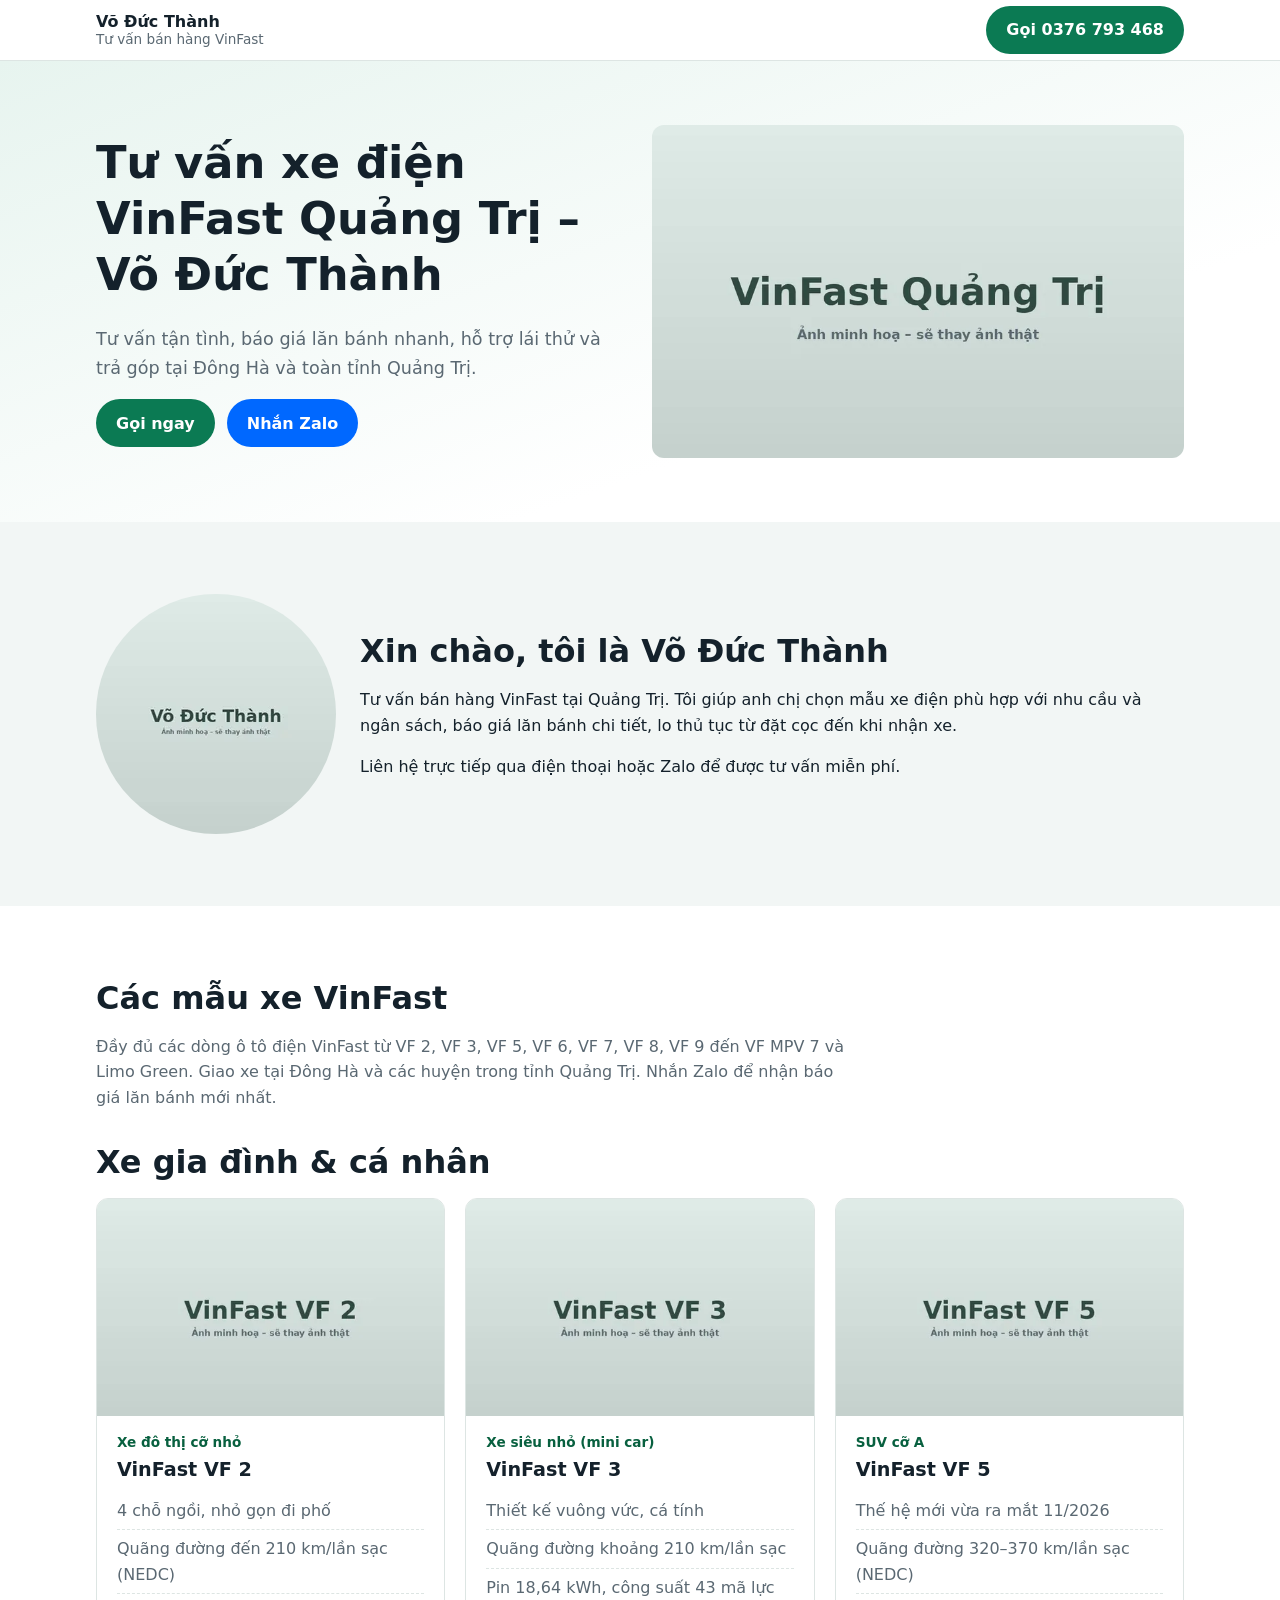
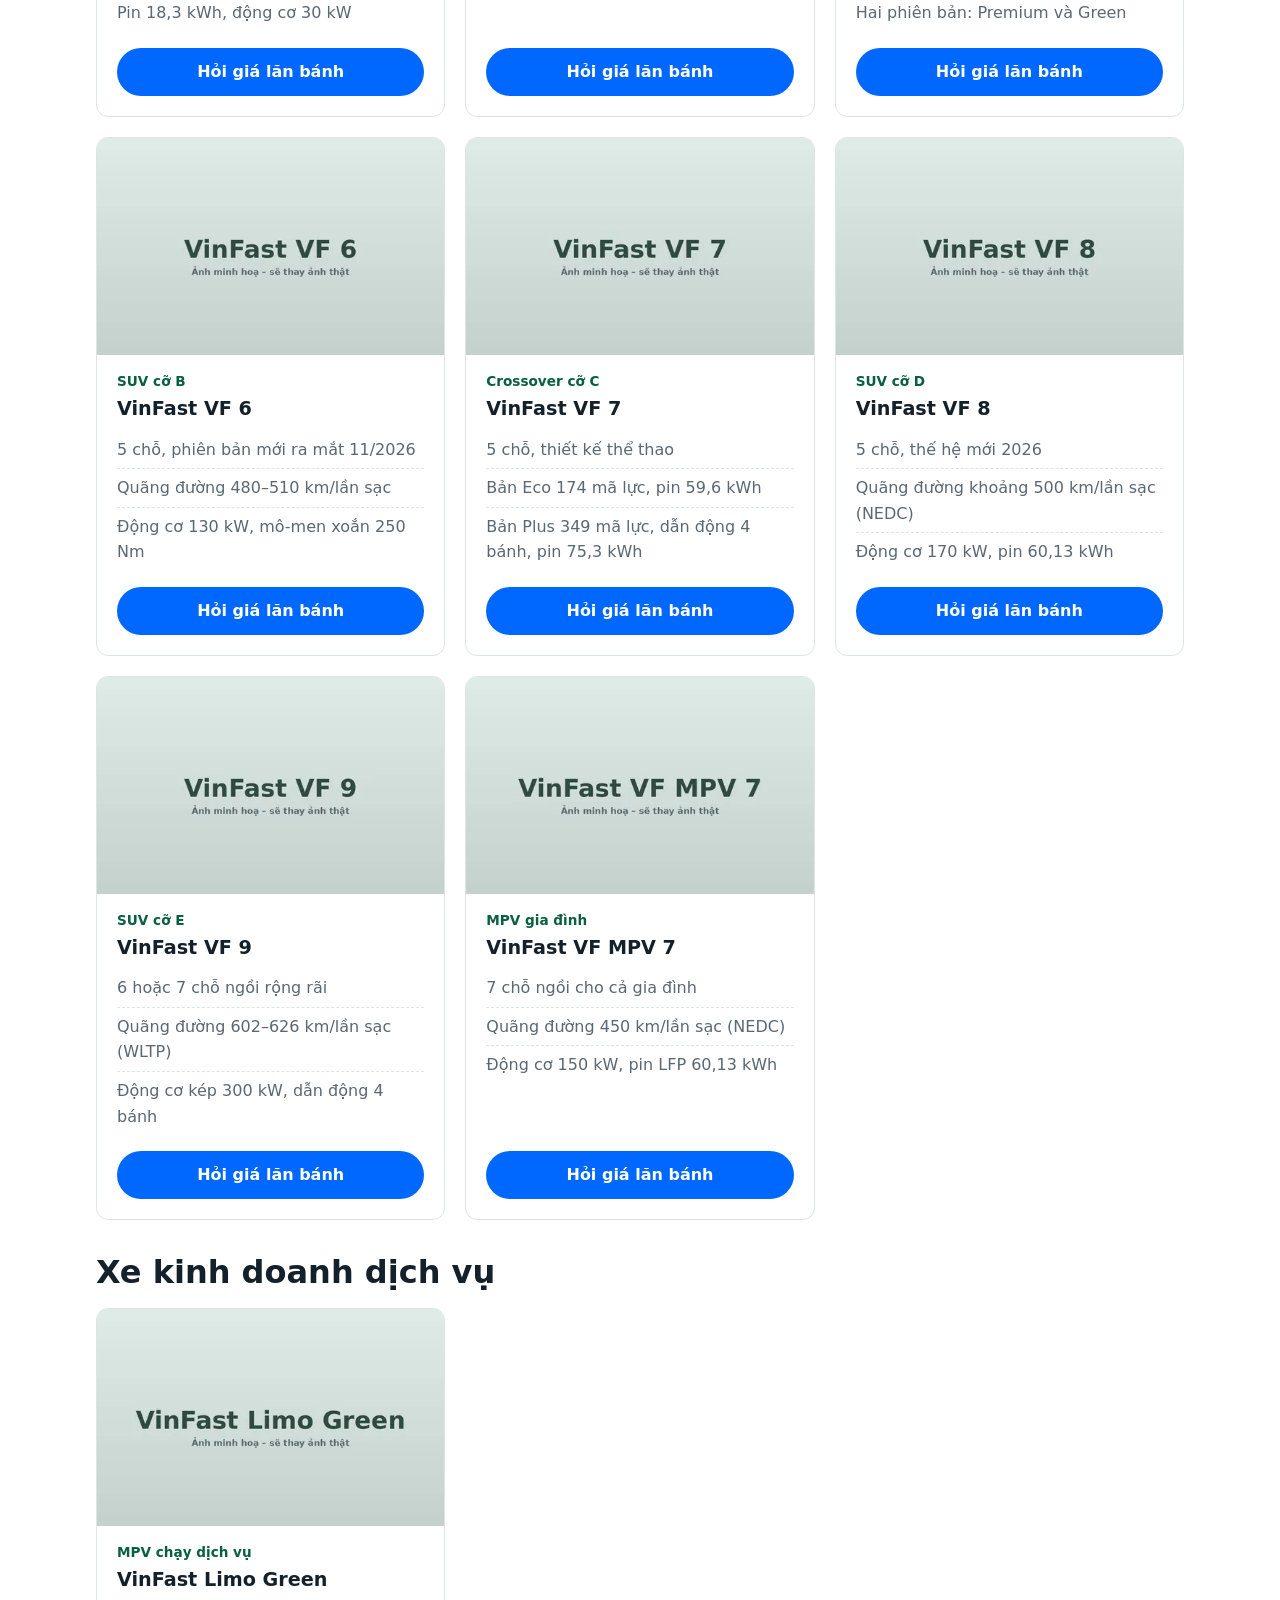
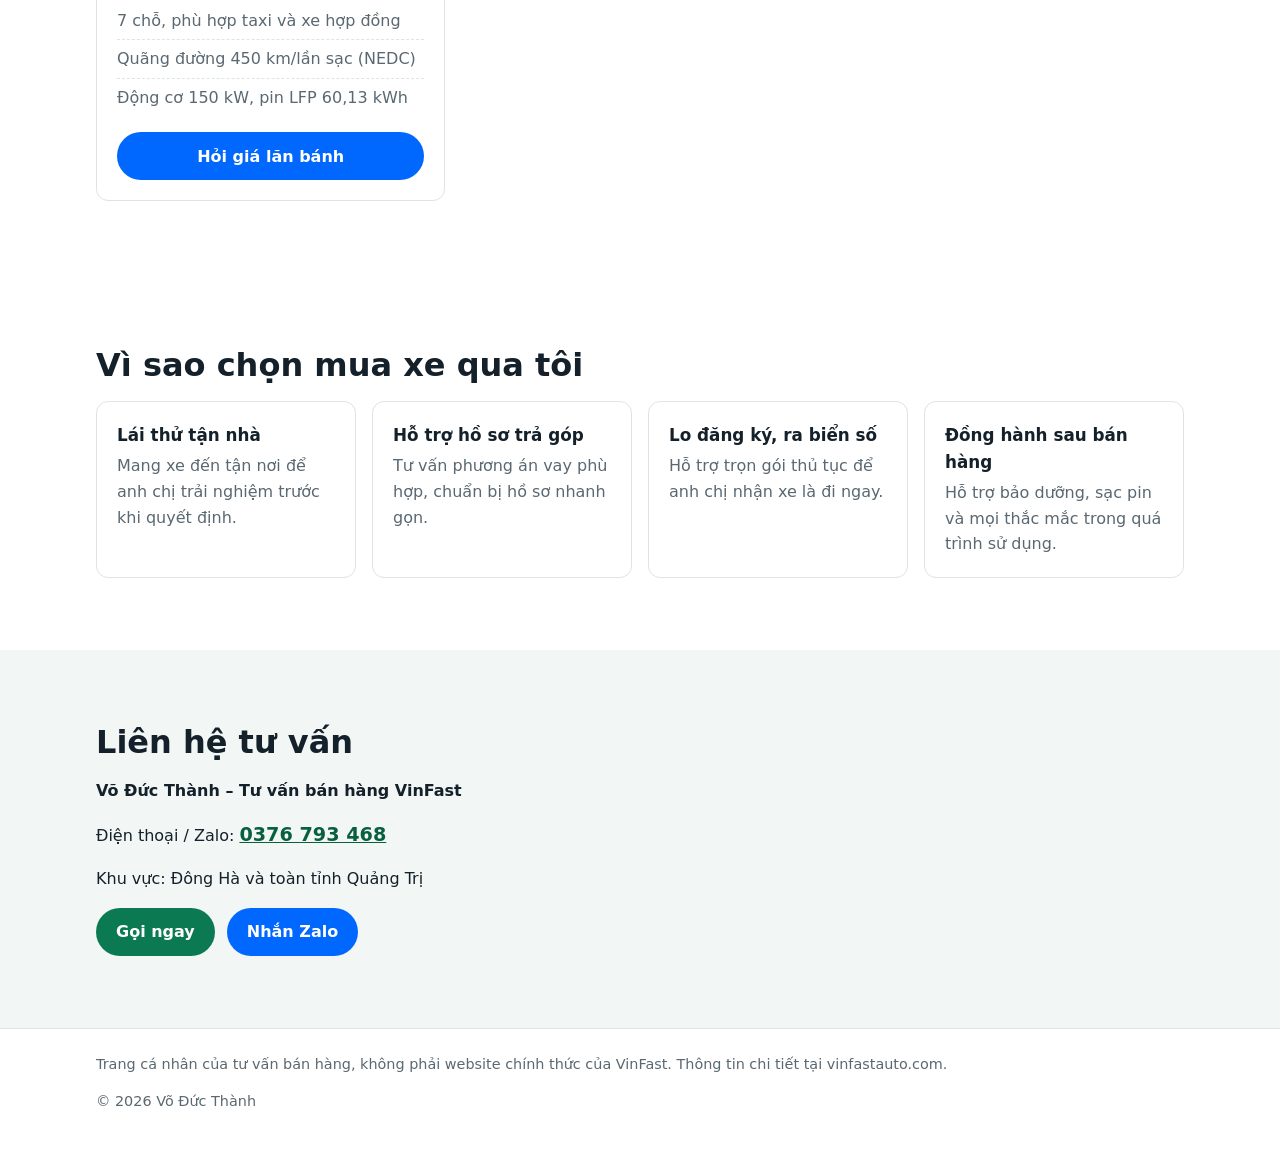
==== index.html @ f603de00 "fix: improve button contrast and solid sticky header on mobile Darken the accent green to pass WCAG " ====
<!doctype html>
<html lang="vi">
<head>
  <meta charset="utf-8">
  <meta name="viewport" content="width=device-width, initial-scale=1">
  <title>VinFast Quảng Trị – Tư vấn xe điện Võ Đức Thành</title>
  <meta name="description" content="Võ Đức Thành – tư vấn bán hàng xe điện VinFast tại Quảng Trị. Đủ mẫu VF 2 đến VF 9, VF MPV 7, Limo Green. Lái thử tận nhà, hỗ trợ trả góp.">
  <link rel="canonical" href="https://vinfastquangtri.net/">
  <link rel="icon" href="assets/img/favicon.svg" type="image/svg+xml">
  <meta name="theme-color" content="#0b7a53">
  <meta property="og:type" content="website">
  <meta property="og:locale" content="vi_VN">
  <meta property="og:url" content="https://vinfastquangtri.net/">
  <meta property="og:title" content="VinFast Quảng Trị – Tư vấn xe điện Võ Đức Thành">
  <meta property="og:description" content="Võ Đức Thành – tư vấn bán hàng xe điện VinFast tại Quảng Trị. Đủ mẫu VF 2 đến VF 9, VF MPV 7, Limo Green. Lái thử tận nhà, hỗ trợ trả góp.">
  <meta property="og:image" content="https://vinfastquangtri.net/assets/img/og.jpg">
  <meta property="og:image:width" content="1200">
  <meta property="og:image:height" content="630">
  <meta name="twitter:card" content="summary_large_image">
  <script type="application/ld+json">{"@context": "https://schema.org", "@type": "Person", "name": "Võ Đức Thành", "jobTitle": "Tư vấn bán hàng VinFast", "telephone": "+84376793468", "url": "https://vinfastquangtri.net/", "image": "https://vinfastquangtri.net/assets/img/seller-480.webp", "areaServed": {"@type": "AdministrativeArea", "name": "Quảng Trị"}}</script>
  <script type="application/ld+json">{"@context": "https://schema.org", "@type": "ItemList", "name": "Các mẫu xe điện VinFast", "itemListElement": [{"@type": "ListItem", "position": 1, "name": "VinFast VF 2", "url": "https://vinfastquangtri.net/#vf-2"}, {"@type": "ListItem", "position": 2, "name": "VinFast VF 3", "url": "https://vinfastquangtri.net/#vf-3"}, {"@type": "ListItem", "position": 3, "name": "VinFast VF 5", "url": "https://vinfastquangtri.net/#vf-5"}, {"@type": "ListItem", "position": 4, "name": "VinFast VF 6", "url": "https://vinfastquangtri.net/#vf-6"}, {"@type": "ListItem", "position": 5, "name": "VinFast VF 7", "url": "https://vinfastquangtri.net/#vf-7"}, {"@type": "ListItem", "position": 6, "name": "VinFast VF 8", "url": "https://vinfastquangtri.net/#vf-8"}, {"@type": "ListItem", "position": 7, "name": "VinFast VF 9", "url": "https://vinfastquangtri.net/#vf-9"}, {"@type": "ListItem", "position": 8, "name": "VinFast VF MPV 7", "url": "https://vinfastquangtri.net/#vf-mpv-7"}, {"@type": "ListItem", "position": 9, "name": "VinFast Limo Green", "url": "https://vinfastquangtri.net/#limo-green"}]}</script>
  <!-- GoatCounter: bật khi có mã GoatCounter (thay MA-CUA-BAN)
  <script data-goatcounter="https://MA-CUA-BAN.goatcounter.com/count" async src="//gc.zgo.at/count.js"></script>
  -->
  <script src="assets/js/main.js" defer></script>
  <link rel="stylesheet" href="assets/css/style.css">
</head>
<body>
  <header class="site-header">
    <div class="container header-inner">
      <a class="brand" href="#hero">
        <span class="brand-name">Võ Đức Thành</span>
        <span class="brand-role">Tư vấn bán hàng VinFast</span>
      </a>
      <a class="btn btn-call header-call" href="tel:0376793468" data-track="call">Gọi 0376 793 468</a>
    </div>
  </header>

  <main>
    <section id="hero" class="hero">
      <div class="container hero-inner">
        <div class="hero-text">
          <h1>Tư vấn xe điện VinFast Quảng Trị – Võ Đức Thành</h1>
          <p class="lead">Tư vấn tận tình, báo giá lăn bánh nhanh, hỗ trợ lái thử và trả góp tại Đông Hà và toàn tỉnh Quảng Trị.</p>
          <div class="hero-actions">
            <a class="btn btn-call" href="tel:0376793468" data-track="call">Gọi ngay</a>
            <a class="btn btn-zalo" href="https://zalo.me/0376793468" data-track="zalo">Nhắn Zalo</a>
          </div>
        </div>
        <img class="hero-img" src="assets/img/hero-800.webp" srcset="assets/img/hero-480.webp 480w, assets/img/hero-800.webp 800w, assets/img/hero-1200.webp 1200w" sizes="(min-width: 768px) 50vw, 100vw" width="800" height="500" alt="Xe điện VinFast tại Quảng Trị" fetchpriority="high" decoding="async">
      </div>
    </section>

    <section id="gioi-thieu" class="section about">
      <div class="container about-inner">
        <img class="seller-img" src="assets/img/seller-480.webp" srcset="assets/img/seller-240.webp 240w, assets/img/seller-480.webp 480w" sizes="240px" width="240" height="240" alt="Võ Đức Thành – tư vấn bán hàng VinFast Quảng Trị" loading="lazy" decoding="async">
        <div class="about-text">
          <h2>Xin chào, tôi là Võ Đức Thành</h2>
          <p>Tư vấn bán hàng VinFast tại Quảng Trị. Tôi giúp anh chị chọn mẫu xe điện phù hợp với nhu cầu và ngân sách, báo giá lăn bánh chi tiết, lo thủ tục từ đặt cọc đến khi nhận xe.</p>
          <p>Liên hệ trực tiếp qua điện thoại hoặc Zalo để được tư vấn miễn phí.</p>
        </div>
      </div>
    </section>

    <section id="mau-xe" class="section models">
      <div class="container">
        <h2>Các mẫu xe VinFast</h2>
        <p class="models-intro">Đầy đủ các dòng ô tô điện VinFast từ VF 2, VF 3, VF 5, VF 6, VF 7, VF 8, VF 9 đến VF MPV 7 và Limo Green. Giao xe tại Đông Hà và các huyện trong tỉnh Quảng Trị. Nhắn Zalo để nhận báo giá lăn bánh mới nhất.</p>
        <div class="model-groups">
          <div class="model-group">
            <h2>Xe gia đình &amp; cá nhân</h2>
            <div class="model-grid">
              <article class="model" id="vf-2">
                <img src="assets/img/vf-2-800.webp" srcset="assets/img/vf-2-480.webp 480w, assets/img/vf-2-800.webp 800w, assets/img/vf-2-1200.webp 1200w" sizes="(min-width: 1000px) 340px, (min-width: 600px) 50vw, 100vw" width="800" height="500" alt="Xe điện VinFast VF 2" loading="lazy" decoding="async">
                <div class="model-body">
                  <p class="model-tag">Xe đô thị cỡ nhỏ</p>
                  <h3>VinFast VF 2</h3>
                  <ul class="specs">
                    <li>4 chỗ ngồi, nhỏ gọn đi phố</li>
                    <li>Quãng đường đến 210 km/lần sạc (NEDC)</li>
                    <li>Pin 18,3 kWh, động cơ 30 kW</li>
                  </ul>
                  <a class="btn btn-zalo" href="https://zalo.me/0376793468" data-track="zalo">Hỏi giá lăn bánh</a>
                </div>
              </article>
              <article class="model" id="vf-3">
                <img src="assets/img/vf-3-800.webp" srcset="assets/img/vf-3-480.webp 480w, assets/img/vf-3-800.webp 800w, assets/img/vf-3-1200.webp 1200w" sizes="(min-width: 1000px) 340px, (min-width: 600px) 50vw, 100vw" width="800" height="500" alt="Xe điện VinFast VF 3" loading="lazy" decoding="async">
                <div class="model-body">
                  <p class="model-tag">Xe siêu nhỏ (mini car)</p>
                  <h3>VinFast VF 3</h3>
                  <ul class="specs">
                    <li>Thiết kế vuông vức, cá tính</li>
                    <li>Quãng đường khoảng 210 km/lần sạc</li>
                    <li>Pin 18,64 kWh, công suất 43 mã lực</li>
                  </ul>
                  <a class="btn btn-zalo" href="https://zalo.me/0376793468" data-track="zalo">Hỏi giá lăn bánh</a>
                </div>
              </article>
              <article class="model" id="vf-5">
                <img src="assets/img/vf-5-800.webp" srcset="assets/img/vf-5-480.webp 480w, assets/img/vf-5-800.webp 800w, assets/img/vf-5-1200.webp 1200w" sizes="(min-width: 1000px) 340px, (min-width: 600px) 50vw, 100vw" width="800" height="500" alt="Xe điện VinFast VF 5" loading="lazy" decoding="async">
                <div class="model-body">
                  <p class="model-tag">SUV cỡ A</p>
                  <h3>VinFast VF 5</h3>
                  <ul class="specs">
                    <li>Thế hệ mới vừa ra mắt 11/2026</li>
                    <li>Quãng đường 320–370 km/lần sạc (NEDC)</li>
                    <li>Hai phiên bản: Premium và Green</li>
                  </ul>
                  <a class="btn btn-zalo" href="https://zalo.me/0376793468" data-track="zalo">Hỏi giá lăn bánh</a>
                </div>
              </article>
              <article class="model" id="vf-6">
                <img src="assets/img/vf-6-800.webp" srcset="assets/img/vf-6-480.webp 480w, assets/img/vf-6-800.webp 800w, assets/img/vf-6-1200.webp 1200w" sizes="(min-width: 1000px) 340px, (min-width: 600px) 50vw, 100vw" width="800" height="500" alt="Xe điện VinFast VF 6" loading="lazy" decoding="async">
                <div class="model-body">
                  <p class="model-tag">SUV cỡ B</p>
                  <h3>VinFast VF 6</h3>
                  <ul class="specs">
                    <li>5 chỗ, phiên bản mới ra mắt 11/2026</li>
                    <li>Quãng đường 480–510 km/lần sạc</li>
                    <li>Động cơ 130 kW, mô-men xoắn 250 Nm</li>
                  </ul>
                  <a class="btn btn-zalo" href="https://zalo.me/0376793468" data-track="zalo">Hỏi giá lăn bánh</a>
                </div>
              </article>
              <article class="model" id="vf-7">
                <img src="assets/img/vf-7-800.webp" srcset="assets/img/vf-7-480.webp 480w, assets/img/vf-7-800.webp 800w, assets/img/vf-7-1200.webp 1200w" sizes="(min-width: 1000px) 340px, (min-width: 600px) 50vw, 100vw" width="800" height="500" alt="Xe điện VinFast VF 7" loading="lazy" decoding="async">
                <div class="model-body">
                  <p class="model-tag">Crossover cỡ C</p>
                  <h3>VinFast VF 7</h3>
                  <ul class="specs">
                    <li>5 chỗ, thiết kế thể thao</li>
                    <li>Bản Eco 174 mã lực, pin 59,6 kWh</li>
                    <li>Bản Plus 349 mã lực, dẫn động 4 bánh, pin 75,3 kWh</li>
                  </ul>
                  <a class="btn btn-zalo" href="https://zalo.me/0376793468" data-track="zalo">Hỏi giá lăn bánh</a>
                </div>
              </article>
              <article class="model" id="vf-8">
                <img src="assets/img/vf-8-800.webp" srcset="assets/img/vf-8-480.webp 480w, assets/img/vf-8-800.webp 800w, assets/img/vf-8-1200.webp 1200w" sizes="(min-width: 1000px) 340px, (min-width: 600px) 50vw, 100vw" width="800" height="500" alt="Xe điện VinFast VF 8" loading="lazy" decoding="async">
                <div class="model-body">
                  <p class="model-tag">SUV cỡ D</p>
                  <h3>VinFast VF 8</h3>
                  <ul class="specs">
                    <li>5 chỗ, thế hệ mới 2026</li>
                    <li>Quãng đường khoảng 500 km/lần sạc (NEDC)</li>
                    <li>Động cơ 170 kW, pin 60,13 kWh</li>
                  </ul>
                  <a class="btn btn-zalo" href="https://zalo.me/0376793468" data-track="zalo">Hỏi giá lăn bánh</a>
                </div>
              </article>
              <article class="model" id="vf-9">
                <img src="assets/img/vf-9-800.webp" srcset="assets/img/vf-9-480.webp 480w, assets/img/vf-9-800.webp 800w, assets/img/vf-9-1200.webp 1200w" sizes="(min-width: 1000px) 340px, (min-width: 600px) 50vw, 100vw" width="800" height="500" alt="Xe điện VinFast VF 9" loading="lazy" decoding="async">
                <div class="model-body">
                  <p class="model-tag">SUV cỡ E</p>
                  <h3>VinFast VF 9</h3>
                  <ul class="specs">
                    <li>6 hoặc 7 chỗ ngồi rộng rãi</li>
                    <li>Quãng đường 602–626 km/lần sạc (WLTP)</li>
                    <li>Động cơ kép 300 kW, dẫn động 4 bánh</li>
                  </ul>
                  <a class="btn btn-zalo" href="https://zalo.me/0376793468" data-track="zalo">Hỏi giá lăn bánh</a>
                </div>
              </article>
              <article class="model" id="vf-mpv-7">
                <img src="assets/img/vf-mpv-7-800.webp" srcset="assets/img/vf-mpv-7-480.webp 480w, assets/img/vf-mpv-7-800.webp 800w, assets/img/vf-mpv-7-1200.webp 1200w" sizes="(min-width: 1000px) 340px, (min-width: 600px) 50vw, 100vw" width="800" height="500" alt="Xe điện VinFast VF MPV 7" loading="lazy" decoding="async">
                <div class="model-body">
                  <p class="model-tag">MPV gia đình</p>
                  <h3>VinFast VF MPV 7</h3>
                  <ul class="specs">
                    <li>7 chỗ ngồi cho cả gia đình</li>
                    <li>Quãng đường 450 km/lần sạc (NEDC)</li>
                    <li>Động cơ 150 kW, pin LFP 60,13 kWh</li>
                  </ul>
                  <a class="btn btn-zalo" href="https://zalo.me/0376793468" data-track="zalo">Hỏi giá lăn bánh</a>
                </div>
              </article>
            </div>
          </div>
          <div class="model-group">
            <h2>Xe kinh doanh dịch vụ</h2>
            <div class="model-grid">
              <article class="model" id="limo-green">
                <img src="assets/img/limo-green-800.webp" srcset="assets/img/limo-green-480.webp 480w, assets/img/limo-green-800.webp 800w, assets/img/limo-green-1200.webp 1200w" sizes="(min-width: 1000px) 340px, (min-width: 600px) 50vw, 100vw" width="800" height="500" alt="Xe điện VinFast Limo Green" loading="lazy" decoding="async">
                <div class="model-body">
                  <p class="model-tag">MPV chạy dịch vụ</p>
                  <h3>VinFast Limo Green</h3>
                  <ul class="specs">
                    <li>7 chỗ, phù hợp taxi và xe hợp đồng</li>
                    <li>Quãng đường 450 km/lần sạc (NEDC)</li>
                    <li>Động cơ 150 kW, pin LFP 60,13 kWh</li>
                  </ul>
                  <a class="btn btn-zalo" href="https://zalo.me/0376793468" data-track="zalo">Hỏi giá lăn bánh</a>
                </div>
              </article>
            </div>
          </div>
        </div>
      </div>
    </section>

    <section id="vi-sao" class="section why">
      <div class="container">
        <h2>Vì sao chọn mua xe qua tôi</h2>
        <ul class="why-list">
          <li><strong>Lái thử tận nhà</strong><span>Mang xe đến tận nơi để anh chị trải nghiệm trước khi quyết định.</span></li>
          <li><strong>Hỗ trợ hồ sơ trả góp</strong><span>Tư vấn phương án vay phù hợp, chuẩn bị hồ sơ nhanh gọn.</span></li>
          <li><strong>Lo đăng ký, ra biển số</strong><span>Hỗ trợ trọn gói thủ tục để anh chị nhận xe là đi ngay.</span></li>
          <li><strong>Đồng hành sau bán hàng</strong><span>Hỗ trợ bảo dưỡng, sạc pin và mọi thắc mắc trong quá trình sử dụng.</span></li>
        </ul>
      </div>
    </section>

    <section id="lien-he" class="section contact">
      <div class="container">
        <h2>Liên hệ tư vấn</h2>
        <p class="contact-name">Võ Đức Thành – Tư vấn bán hàng VinFast</p>
        <p class="contact-phone">Điện thoại / Zalo: <a href="tel:0376793468" data-track="call">0376 793 468</a></p>
        <p>Khu vực: Đông Hà và toàn tỉnh Quảng Trị</p>
        <div class="hero-actions">
          <a class="btn btn-call" href="tel:0376793468" data-track="call">Gọi ngay</a>
          <a class="btn btn-zalo" href="https://zalo.me/0376793468" data-track="zalo">Nhắn Zalo</a>
        </div>
      </div>
    </section>
  </main>

  <footer class="site-footer">
    <div class="container">
      <p>Trang cá nhân của tư vấn bán hàng, không phải website chính thức của VinFast. Thông tin chi tiết tại vinfastauto.com.</p>
      <p>© 2026 Võ Đức Thành</p>
    </div>
  </footer>

  <nav class="contact-bar" aria-label="Liên hệ nhanh">
    <a class="btn btn-call" href="tel:0376793468" data-track="call">Gọi ngay</a>
    <a class="btn btn-zalo" href="https://zalo.me/0376793468" data-track="zalo">Nhắn Zalo</a>
  </nav>
</body>
</html>
---- assets/css/style.css ----
:root {
  --ink: #14212b;
  --muted: #5a6872;
  --bg: #ffffff;
  --bg-soft: #f2f6f5;
  --accent: #0b7a53;
  --accent-dark: #08603f;
  --zalo: #0068ff;
  --line: #dde5e3;
  --radius: 12px;
  --bar-h: 72px;
}

*, *::before, *::after { box-sizing: border-box; }

html { scroll-behavior: smooth; }

body {
  margin: 0;
  padding-bottom: calc(var(--bar-h) + env(safe-area-inset-bottom));
  font-family: system-ui, -apple-system, "Segoe UI", Roboto, "Helvetica Neue", Arial, sans-serif;
  font-size: 16px;
  line-height: 1.6;
  color: var(--ink);
  background: var(--bg);
}

img { max-width: 100%; height: auto; display: block; }

h1, h2, h3 { line-height: 1.25; margin: 0 0 .5em; }
h1 { font-size: clamp(1.7rem, 6vw, 2.8rem); }
h2 { font-size: clamp(1.4rem, 4.5vw, 2rem); }
h3 { font-size: 1.2rem; }
p { margin: 0 0 1em; }

.container { width: 100%; max-width: 1120px; margin: 0 auto; padding: 0 16px; }
.section { padding: 48px 0; }

/* Buttons */
.btn {
  display: inline-flex;
  align-items: center;
  justify-content: center;
  min-height: 48px;
  padding: 0 20px;
  border-radius: 999px;
  font-weight: 700;
  text-decoration: none;
  color: #fff;
  white-space: nowrap;
}
.btn-call { background: var(--accent); }
.btn-call:hover { background: var(--accent-dark); }
.btn-zalo { background: var(--zalo); }
.btn-zalo:hover { background: #0052cc; }
.btn:focus-visible { outline: 3px solid var(--ink); outline-offset: 2px; }

/* Header */
.site-header {
  position: sticky;
  top: 0;
  z-index: 10;
  background: #fff;
  border-bottom: 1px solid var(--line);
}
.header-inner { display: flex; align-items: center; justify-content: space-between; min-height: 60px; gap: 12px; }
.brand { display: flex; flex-direction: column; text-decoration: none; color: var(--ink); line-height: 1.2; }
.brand-name { font-weight: 800; }
.brand-role { font-size: .85rem; color: var(--muted); }
.header-call { display: none; }

/* Hero */
.hero { background: linear-gradient(160deg, #e7f4ef 0%, #ffffff 70%); padding: 32px 0 40px; }
.hero-inner { display: grid; gap: 24px; align-items: center; }
.lead { font-size: 1.1rem; color: var(--muted); }
.hero-actions { display: flex; flex-wrap: wrap; gap: 12px; }
.hero-actions .btn { flex: 1 1 140px; }

/* About */
.about { background: var(--bg-soft); }
.about-inner { display: grid; gap: 24px; align-items: center; }
.hero-img { width: 100%; aspect-ratio: 16 / 10; object-fit: cover; border-radius: var(--radius); }
.seller-img { width: 160px; height: 160px; border-radius: 50%; object-fit: cover; }

/* Models */
.models-intro { color: var(--muted); max-width: 760px; }
.model-group { margin-top: 32px; }
.model-grid { display: grid; gap: 20px; }
.model {
  display: flex;
  flex-direction: column;
  border: 1px solid var(--line);
  border-radius: var(--radius);
  overflow: hidden;
  background: #fff;
}
.model img { width: 100%; aspect-ratio: 16 / 10; object-fit: cover; background: var(--bg-soft); }
.model-body { display: flex; flex-direction: column; flex: 1; padding: 16px 20px 20px; }
.model-tag { font-size: .85rem; font-weight: 700; color: var(--accent-dark); margin-bottom: 4px; }
.specs { list-style: none; padding: 0; margin: 0 0 16px; flex: 1; }
.specs li { padding: 6px 0; border-bottom: 1px dashed var(--line); color: var(--muted); }
.specs li:last-child { border-bottom: 0; }
.model .btn { align-self: stretch; }

/* Why */
.why-list { list-style: none; padding: 0; margin: 0; display: grid; gap: 16px; }
.why-list li { padding: 20px; border: 1px solid var(--line); border-radius: var(--radius); }
.why-list strong { display: block; font-size: 1.05rem; margin-bottom: 4px; }
.why-list span { color: var(--muted); }

/* Contact */
.contact { background: var(--bg-soft); }
.contact-name { font-weight: 700; }
.contact-phone a { color: var(--accent-dark); font-weight: 700; font-size: 1.2rem; }

/* Footer */
.site-footer { padding: 24px 0; font-size: .9rem; color: var(--muted); border-top: 1px solid var(--line); }

/* Sticky contact bar (mobile) */
.contact-bar {
  position: fixed;
  left: 0;
  right: 0;
  bottom: 0;
  z-index: 20;
  display: flex;
  gap: 8px;
  padding: 8px 12px calc(8px + env(safe-area-inset-bottom));
  background: #fff;
  border-top: 1px solid var(--line);
  box-shadow: 0 -4px 16px rgba(0, 0, 0, .08);
}
.contact-bar .btn { flex: 1; }

@media (min-width: 600px) {
  .why-list, .model-grid { grid-template-columns: 1fr 1fr; }
}

@media (min-width: 768px) {
  body { padding-bottom: 0; }
  .contact-bar { display: none; }
  .header-call { display: inline-flex; }
  .section { padding: 72px 0; }
  .hero { padding: 64px 0; }
  .hero-inner { grid-template-columns: 1fr 1fr; }
  .about-inner { grid-template-columns: 240px 1fr; }
  .seller-img { width: 240px; height: 240px; }
  .hero-actions .btn { flex: 0 0 auto; }
}

@media (min-width: 1000px) {
  .why-list { grid-template-columns: repeat(4, 1fr); }
  .model-grid { grid-template-columns: repeat(3, 1fr); }
}
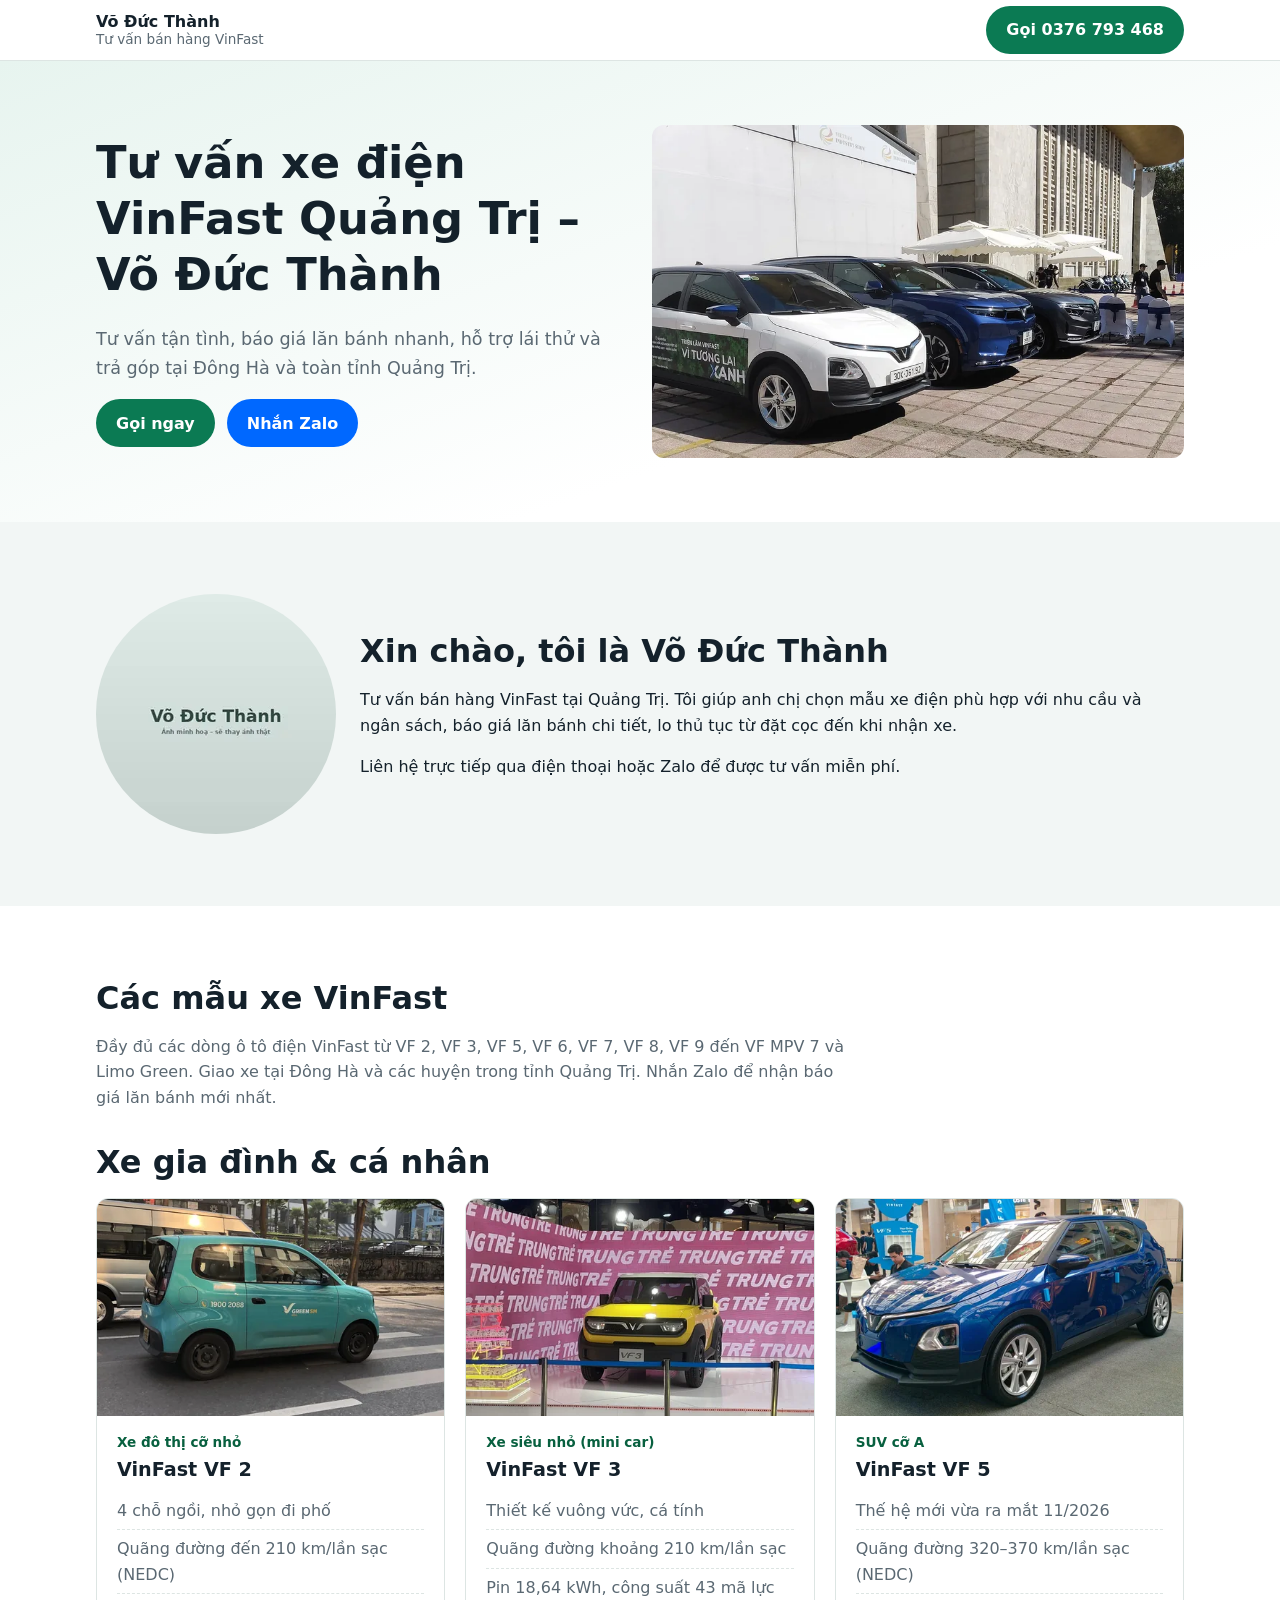
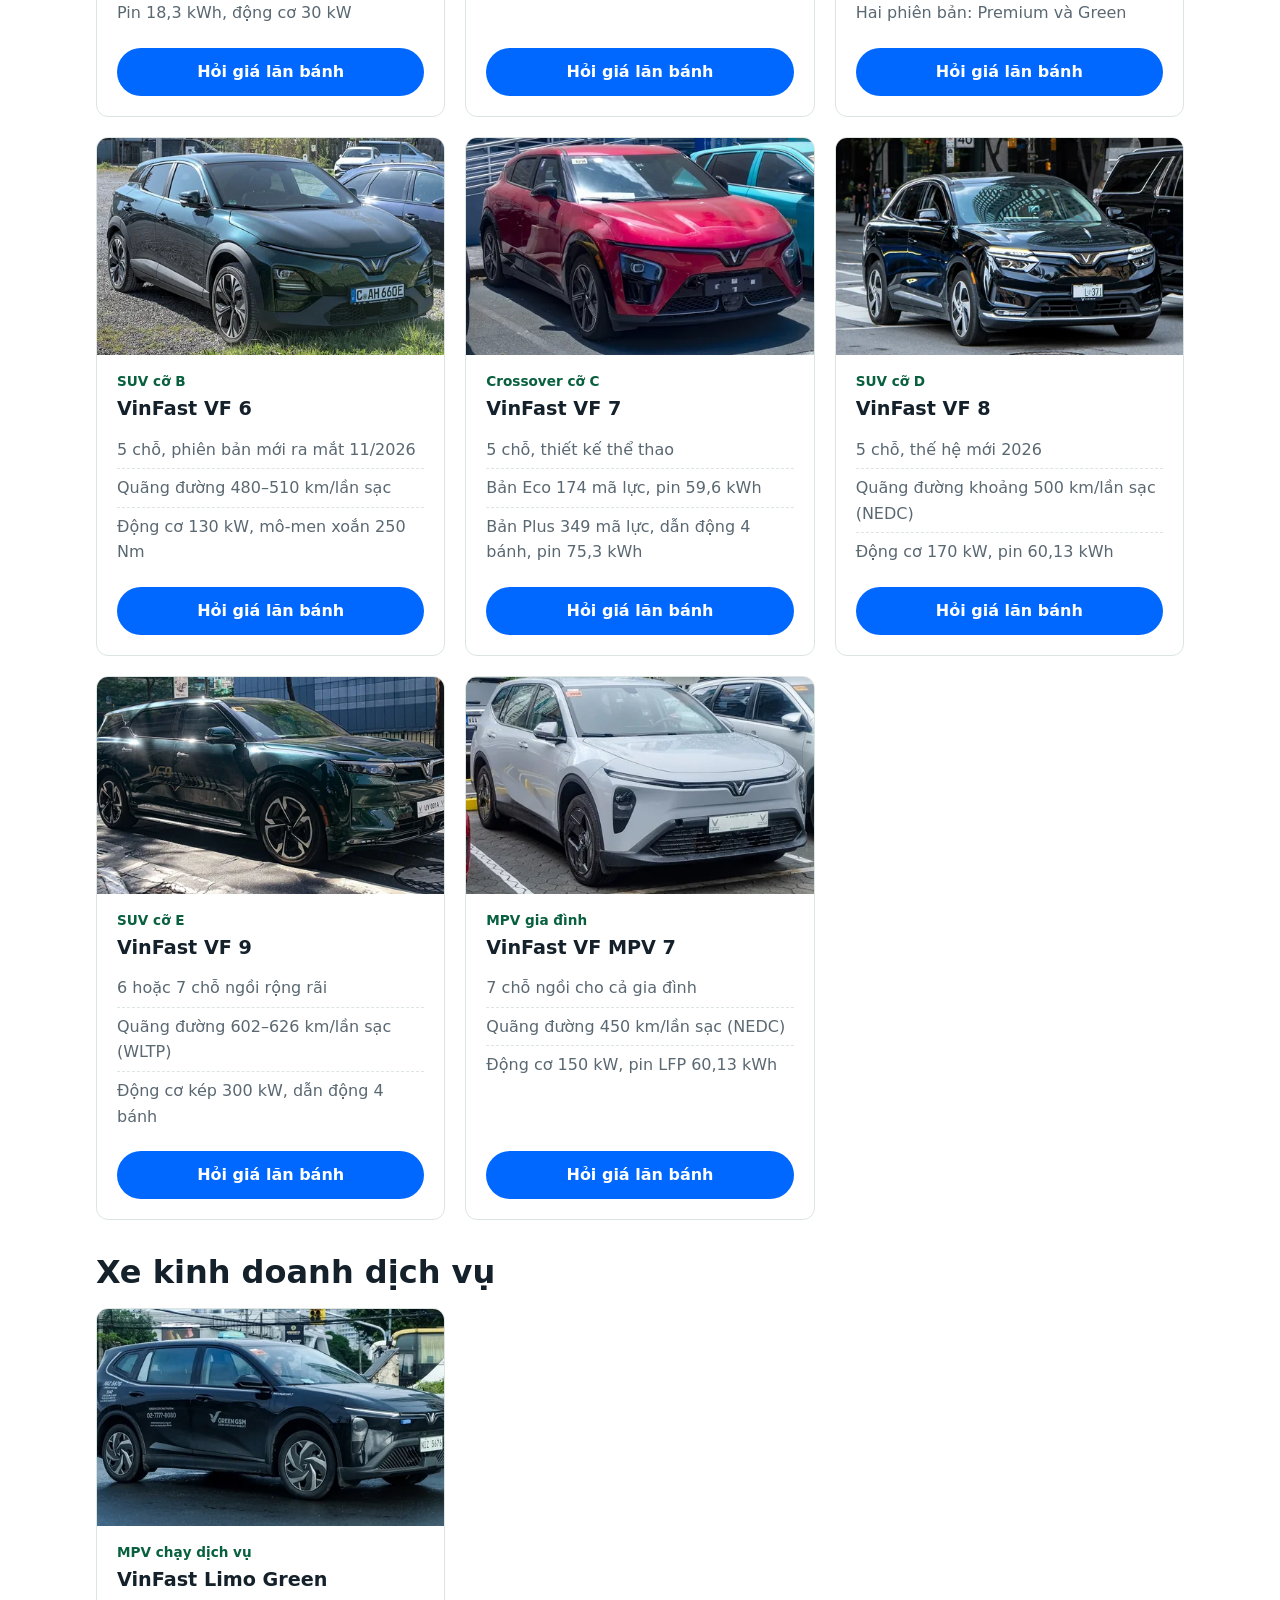
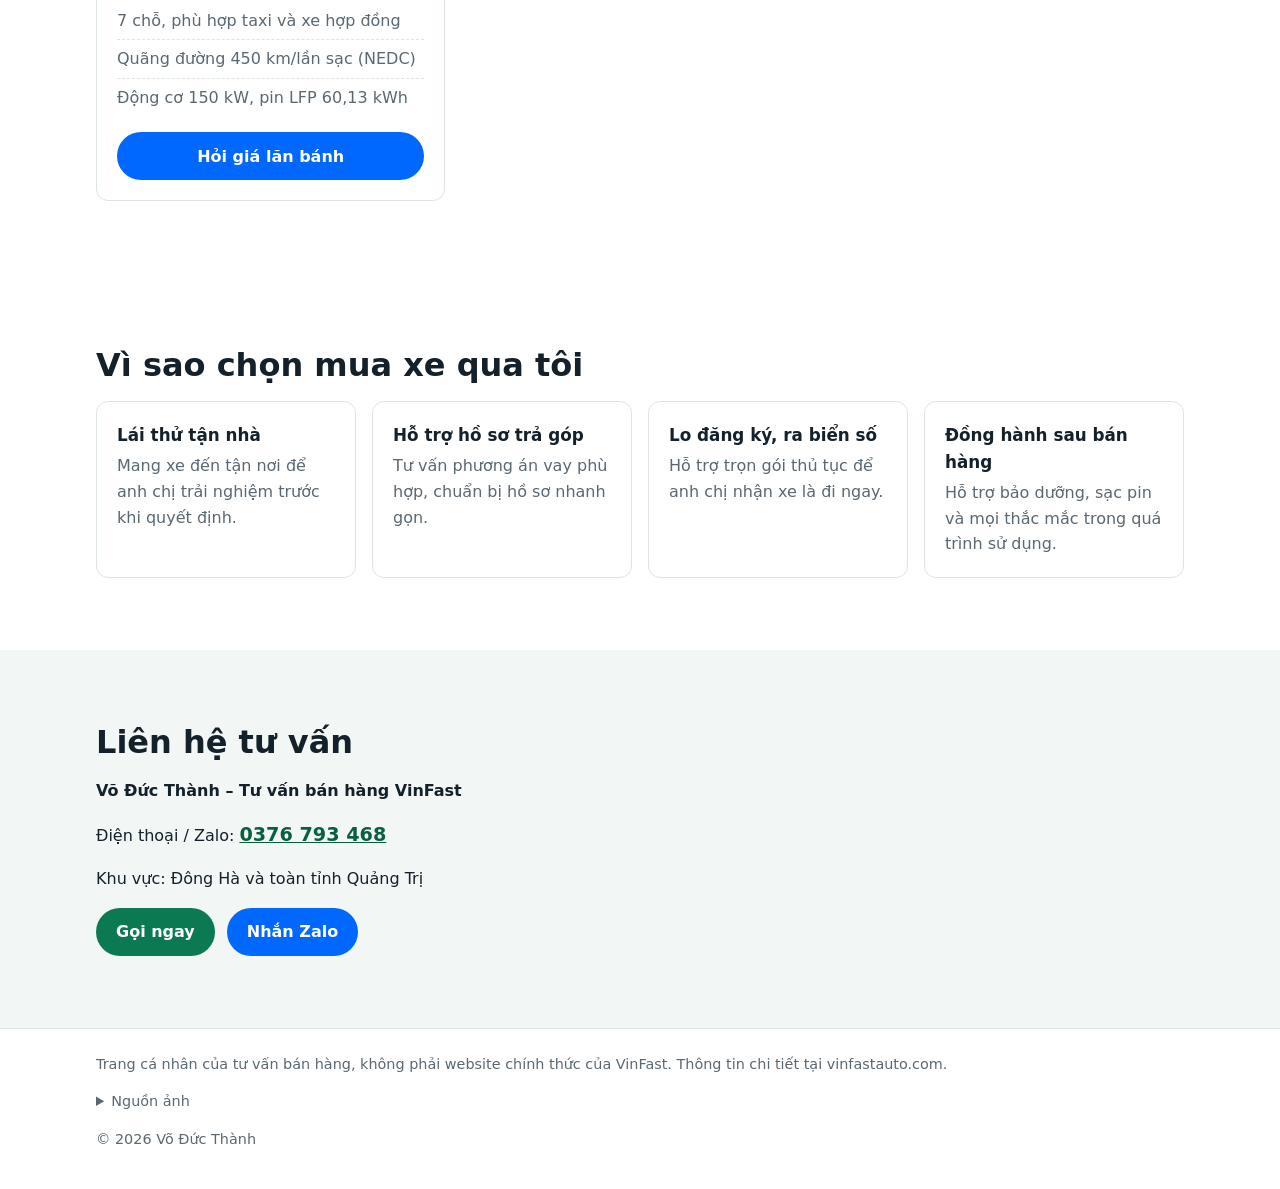
==== commit 928e2b9a: "feat: use wikimedia commons photos for car models and hero Replace placeholders with CC BY / CC BY-S" ====
--- a/index.html
+++ b/index.html
@@ -11,7 +11,7 @@
   <meta property="og:type" content="website">
   <meta property="og:locale" content="vi_VN">
   <meta property="og:url" content="https://vinfastquangtri.net/">
-  <meta property="og:title" content="VinFast Quảng Trị – Tư vấn xe điện Võ Đức Thành">
+  <meta property="og:title" content="Võ Đức Thành – Tư vấn xe điện VinFast Quảng Trị">
   <meta property="og:description" content="Võ Đức Thành – tư vấn bán hàng xe điện VinFast tại Quảng Trị. Đủ mẫu VF 2 đến VF 9, VF MPV 7, Limo Green. Lái thử tận nhà, hỗ trợ trả góp.">
   <meta property="og:image" content="https://vinfastquangtri.net/assets/img/og.jpg">
   <meta property="og:image:width" content="1200">
@@ -227,6 +227,22 @@
   <footer class="site-footer">
     <div class="container">
       <p>Trang cá nhân của tư vấn bán hàng, không phải website chính thức của VinFast. Thông tin chi tiết tại vinfastauto.com.</p>
+      <details class="credits">
+        <summary>Nguồn ảnh</summary>
+        <p>Ảnh từ Wikimedia Commons, đã được cắt và nén lại.</p>
+        <ul>
+          <li>Ảnh đầu trang: <a href="https://commons.wikimedia.org/wiki/File:Newone_-_White_VinFast_VF_5,_Blue_VinFast_VF_9_and_Neptune_Grey_VinFast_VF_8_01.jpg" rel="nofollow">Newone</a>, <a href="https://creativecommons.org/licenses/by-sa/4.0/deed.vi" rel="nofollow license">CC BY-SA 4.0</a></li>
+          <li>VF 2 (ảnh Minio Green, cùng thân xe): <a href="https://commons.wikimedia.org/wiki/File:Newone-GreenSM_VinFast_Minio_Green_03.jpg" rel="nofollow">Newone</a>, <a href="https://creativecommons.org/licenses/by-sa/4.0/deed.vi" rel="nofollow license">CC BY-SA 4.0</a></li>
+          <li>VF 3: <a href="https://commons.wikimedia.org/wiki/File:VinFast_VF_3_HCMC.jpg" rel="nofollow">Vnsg304</a>, <a href="https://creativecommons.org/licenses/by-sa/4.0/deed.vi" rel="nofollow license">CC BY-SA 4.0</a></li>
+          <li>VF 5: <a href="https://commons.wikimedia.org/wiki/File:2025_VinFast_VF_5_in_Vinfast_Blue,_front_left.jpg" rel="nofollow">Ethan Llamas</a>, <a href="https://creativecommons.org/licenses/by-sa/4.0/deed.vi" rel="nofollow license">CC BY-SA 4.0</a></li>
+          <li>VF 6: <a href="https://commons.wikimedia.org/wiki/File:VinFast_VF_6_DSC_8468.jpg" rel="nofollow">Alexander Migl</a>, <a href="https://creativecommons.org/licenses/by-sa/4.0/deed.vi" rel="nofollow license">CC BY-SA 4.0</a></li>
+          <li>VF 7: <a href="https://commons.wikimedia.org/wiki/File:VinFast_VF_7_Eco_Crimson_Red.jpg" rel="nofollow">Ethan Llamas</a>, <a href="https://creativecommons.org/licenses/by-sa/4.0/deed.vi" rel="nofollow license">CC BY-SA 4.0</a></li>
+          <li>VF 8: <a href="https://commons.wikimedia.org/wiki/File:VinFast_VF_8_Greater_Toronto_Area,_Canada.jpg" rel="nofollow">OWS Photography</a>, <a href="https://creativecommons.org/licenses/by/4.0/deed.vi" rel="nofollow license">CC BY 4.0</a></li>
+          <li>VF 9: <a href="https://commons.wikimedia.org/wiki/File:VinFast_VF_9_Plus_Deep_Ocean_Metallic.jpg" rel="nofollow">Ethan Llamas</a>, <a href="https://creativecommons.org/licenses/by-sa/4.0/deed.vi" rel="nofollow license">CC BY-SA 4.0</a></li>
+          <li>VF MPV 7: <a href="https://commons.wikimedia.org/wiki/File:VinFast_VF_MPV_7_Silver_01.jpg" rel="nofollow">Ethan Llamas</a>, <a href="https://creativecommons.org/licenses/by-sa/4.0/deed.vi" rel="nofollow license">CC BY-SA 4.0</a></li>
+          <li>Limo Green: <a href="https://commons.wikimedia.org/wiki/File:VinFast_Limo_Green_GreenGSM_taxi_01.jpg" rel="nofollow">Ethan Llamas</a>, <a href="https://creativecommons.org/licenses/by-sa/4.0/deed.vi" rel="nofollow license">CC BY-SA 4.0</a></li>
+        </ul>
+      </details>
       <p>© 2026 Võ Đức Thành</p>
     </div>
   </footer>
--- a/assets/css/style.css
+++ b/assets/css/style.css
@@ -152,3 +152,9 @@
   .why-list { grid-template-columns: repeat(4, 1fr); }
   .model-grid { grid-template-columns: repeat(3, 1fr); }
 }
+
+/* Photo credits */
+.credits { margin: 0 0 1em; }
+.credits summary { cursor: pointer; }
+.credits ul { margin: .5em 0 0; padding-left: 1.2em; font-size: .85rem; }
+.credits a { color: var(--muted); }
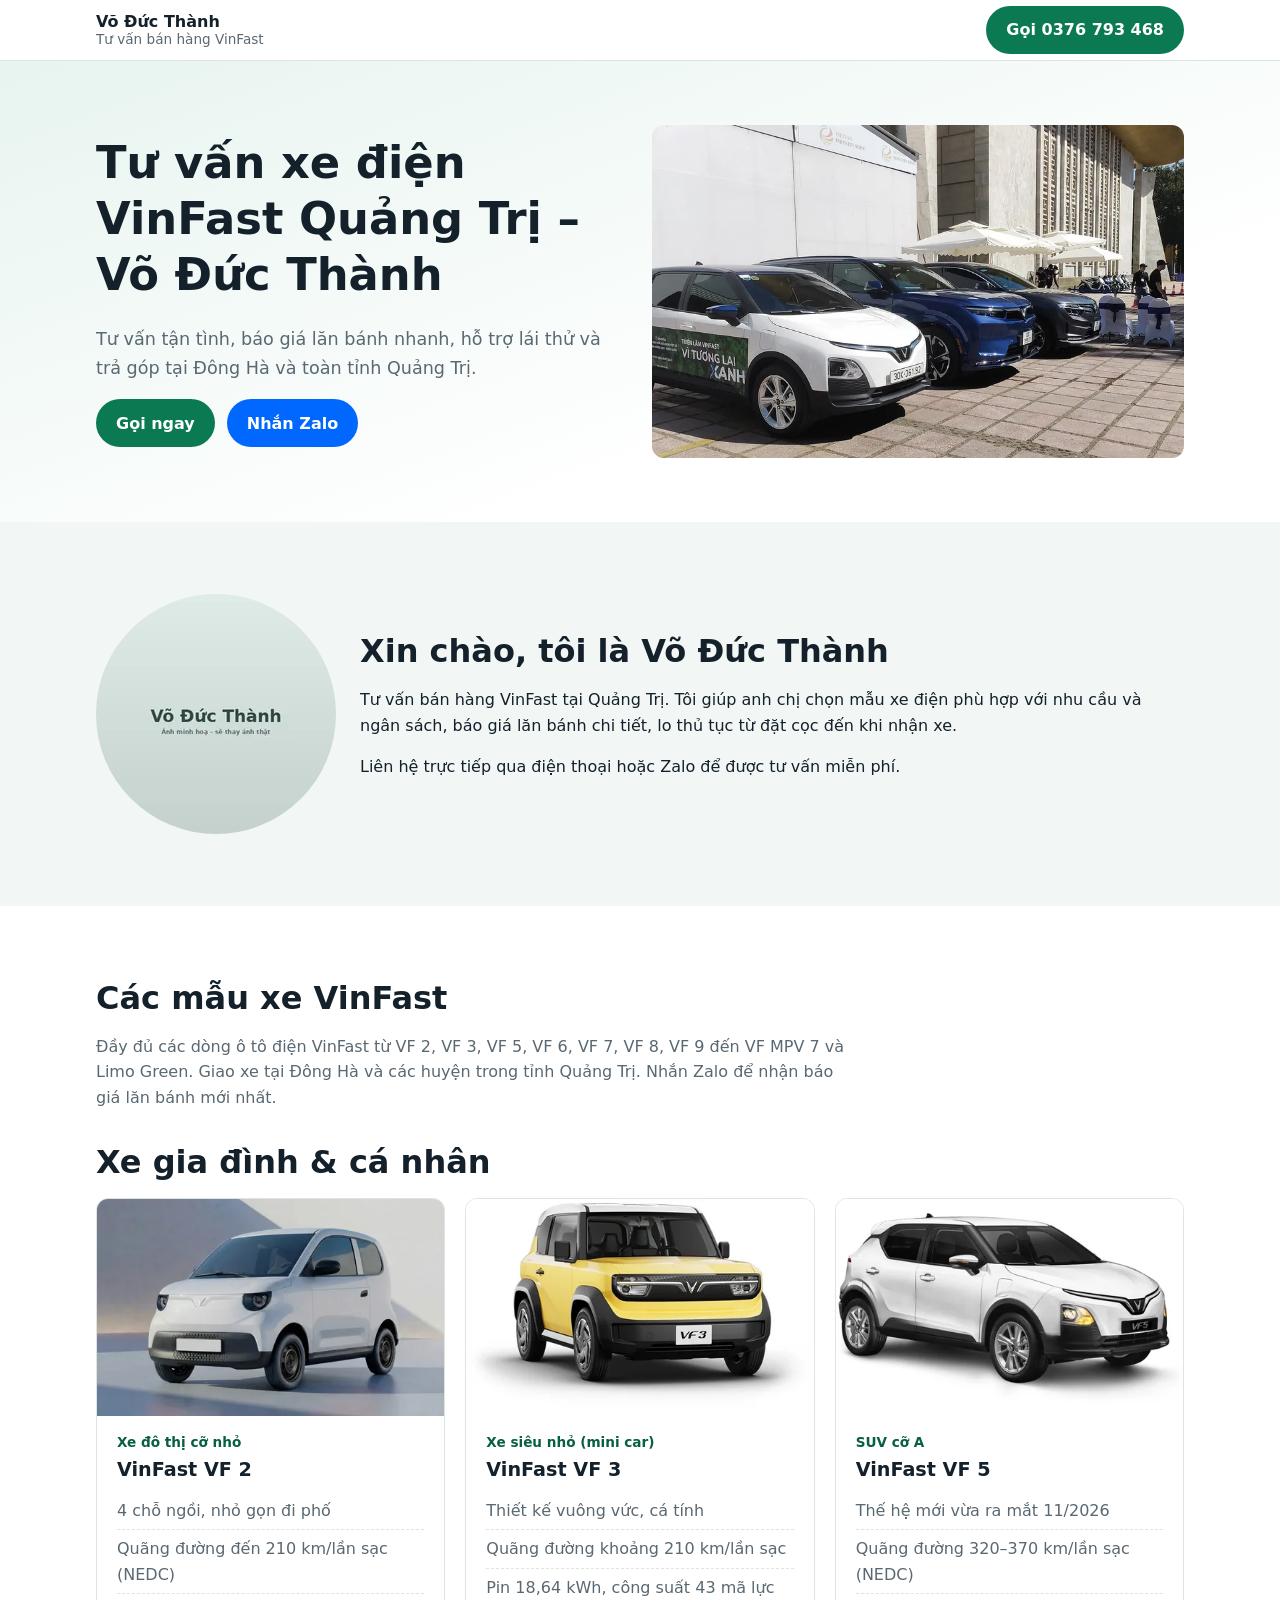
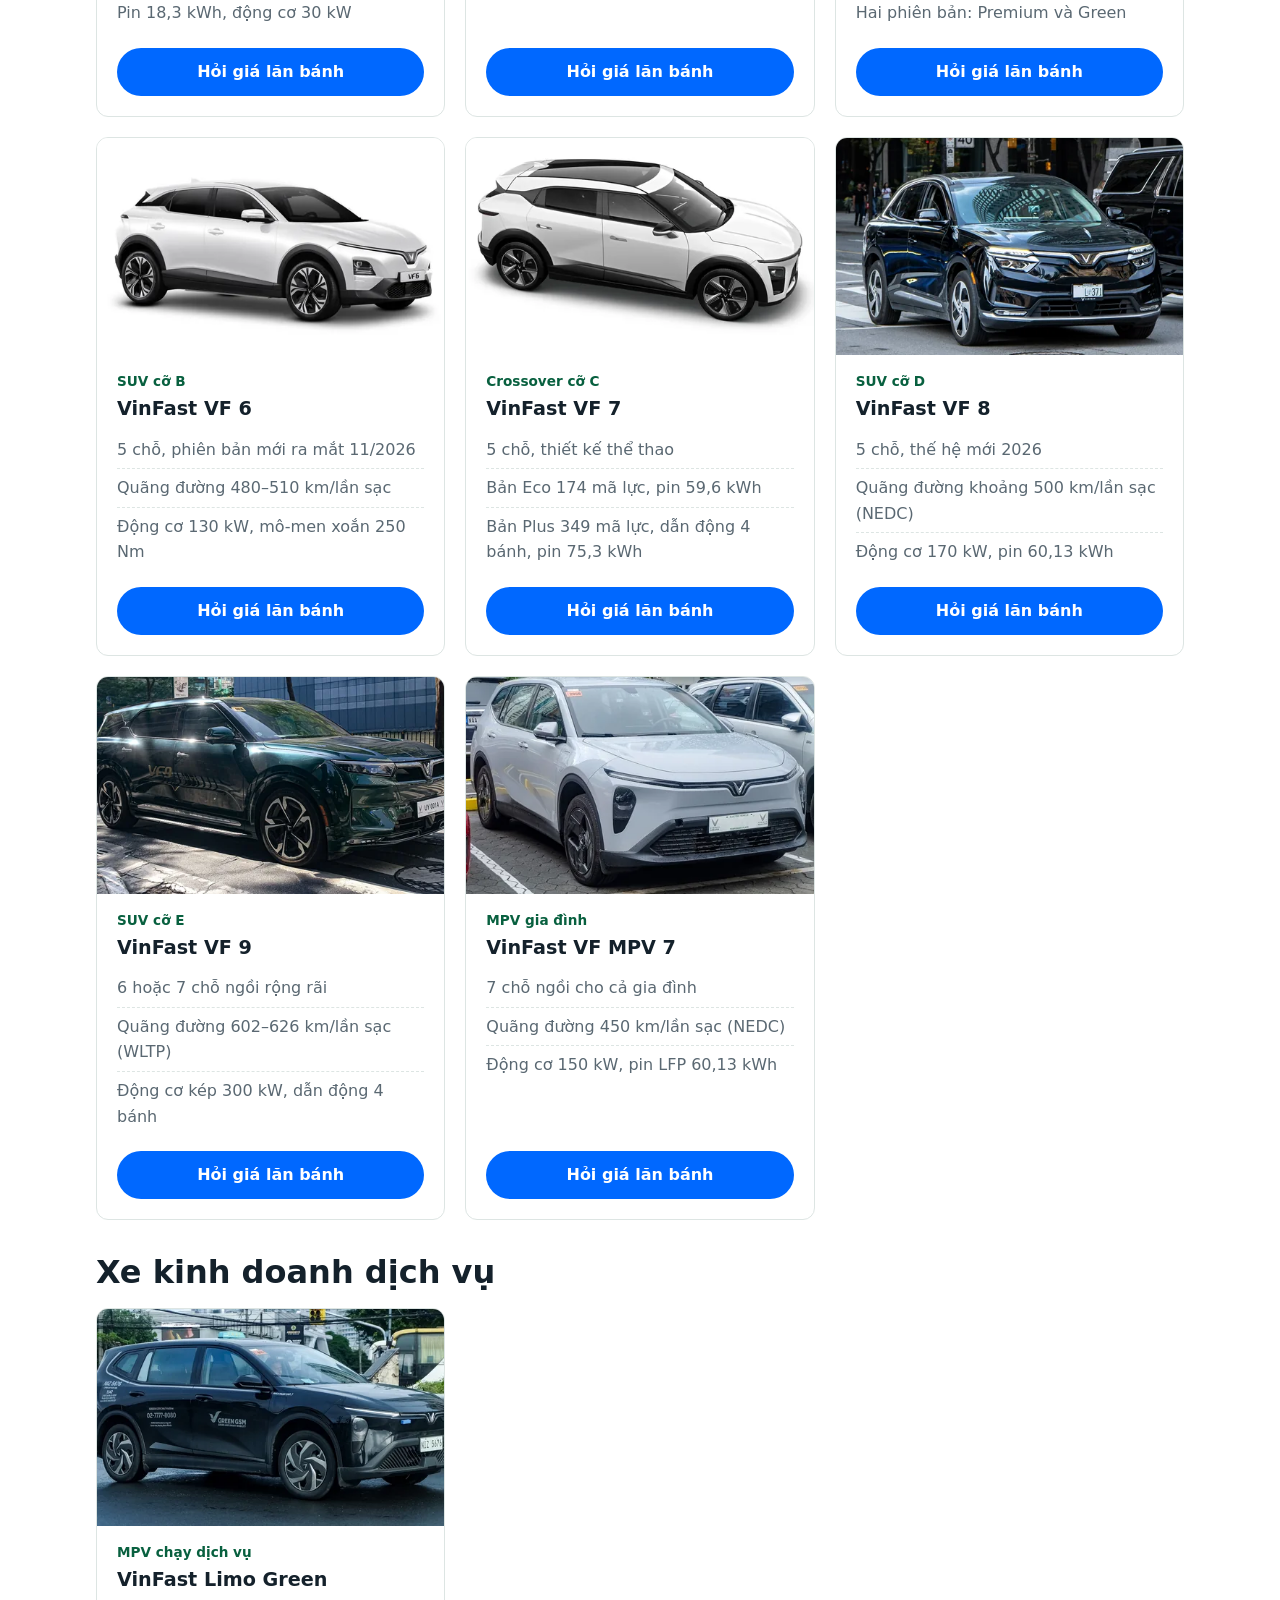
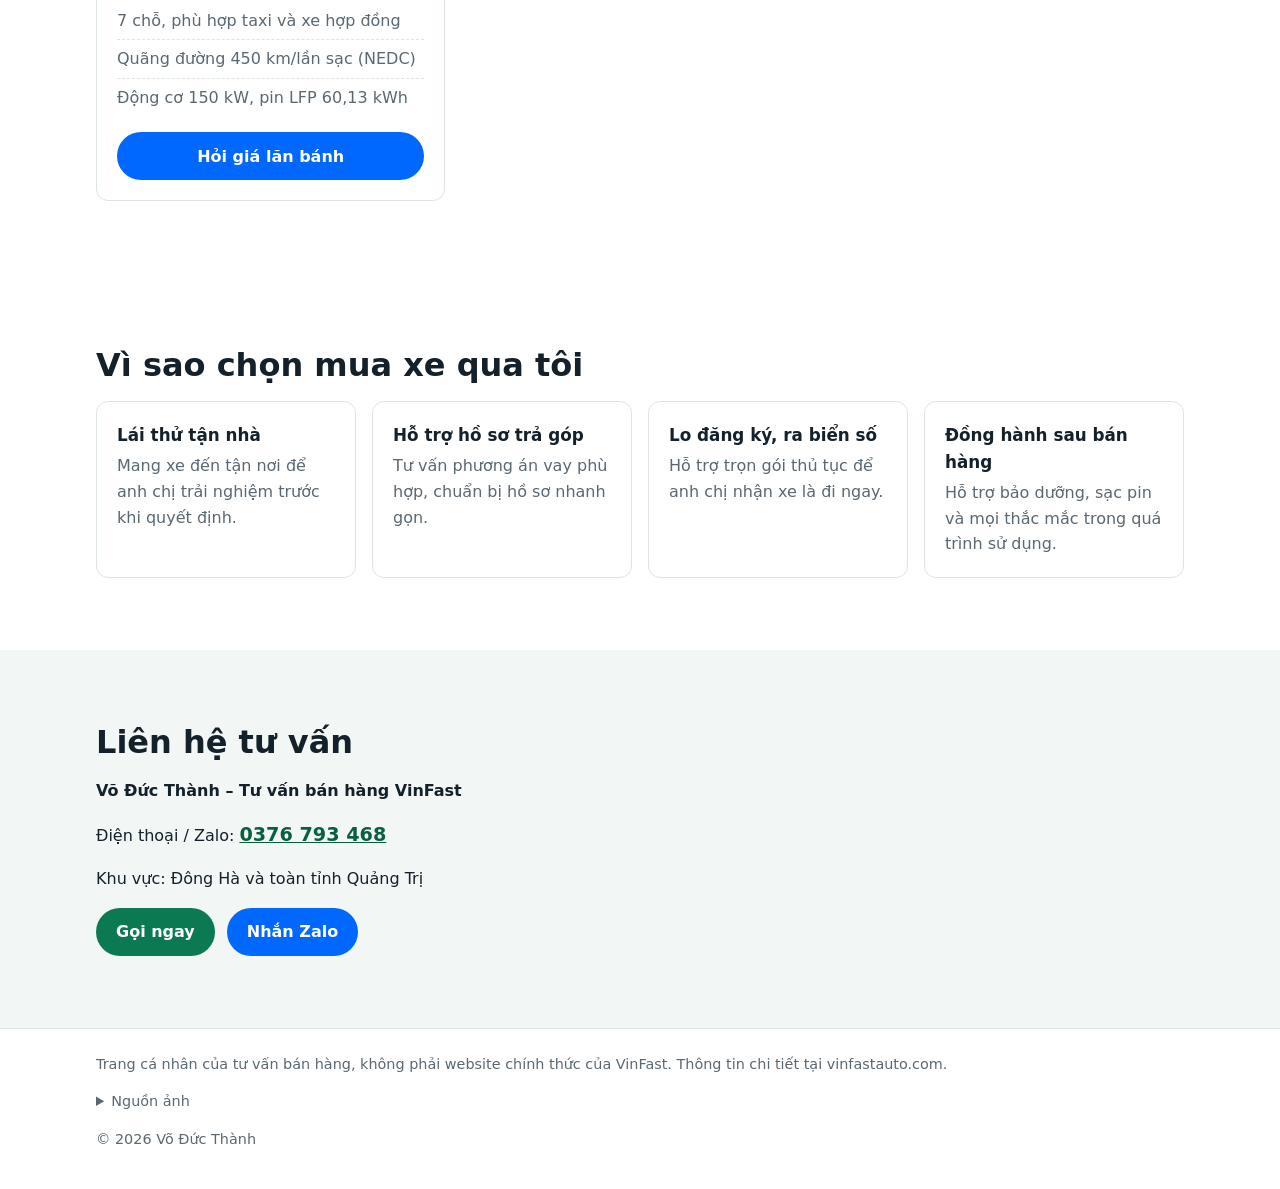
==== commit a19482c3: "feat: use official studio renders for vf 2, 3, 5, 6 and 7 Replace street photos with studio renders." ====
--- a/index.html
+++ b/index.html
@@ -232,11 +232,6 @@
         <p>Ảnh từ Wikimedia Commons, đã được cắt và nén lại.</p>
         <ul>
           <li>Ảnh đầu trang: <a href="https://commons.wikimedia.org/wiki/File:Newone_-_White_VinFast_VF_5,_Blue_VinFast_VF_9_and_Neptune_Grey_VinFast_VF_8_01.jpg" rel="nofollow">Newone</a>, <a href="https://creativecommons.org/licenses/by-sa/4.0/deed.vi" rel="nofollow license">CC BY-SA 4.0</a></li>
-          <li>VF 2 (ảnh Minio Green, cùng thân xe): <a href="https://commons.wikimedia.org/wiki/File:Newone-GreenSM_VinFast_Minio_Green_03.jpg" rel="nofollow">Newone</a>, <a href="https://creativecommons.org/licenses/by-sa/4.0/deed.vi" rel="nofollow license">CC BY-SA 4.0</a></li>
-          <li>VF 3: <a href="https://commons.wikimedia.org/wiki/File:VinFast_VF_3_HCMC.jpg" rel="nofollow">Vnsg304</a>, <a href="https://creativecommons.org/licenses/by-sa/4.0/deed.vi" rel="nofollow license">CC BY-SA 4.0</a></li>
-          <li>VF 5: <a href="https://commons.wikimedia.org/wiki/File:2025_VinFast_VF_5_in_Vinfast_Blue,_front_left.jpg" rel="nofollow">Ethan Llamas</a>, <a href="https://creativecommons.org/licenses/by-sa/4.0/deed.vi" rel="nofollow license">CC BY-SA 4.0</a></li>
-          <li>VF 6: <a href="https://commons.wikimedia.org/wiki/File:VinFast_VF_6_DSC_8468.jpg" rel="nofollow">Alexander Migl</a>, <a href="https://creativecommons.org/licenses/by-sa/4.0/deed.vi" rel="nofollow license">CC BY-SA 4.0</a></li>
-          <li>VF 7: <a href="https://commons.wikimedia.org/wiki/File:VinFast_VF_7_Eco_Crimson_Red.jpg" rel="nofollow">Ethan Llamas</a>, <a href="https://creativecommons.org/licenses/by-sa/4.0/deed.vi" rel="nofollow license">CC BY-SA 4.0</a></li>
           <li>VF 8: <a href="https://commons.wikimedia.org/wiki/File:VinFast_VF_8_Greater_Toronto_Area,_Canada.jpg" rel="nofollow">OWS Photography</a>, <a href="https://creativecommons.org/licenses/by/4.0/deed.vi" rel="nofollow license">CC BY 4.0</a></li>
           <li>VF 9: <a href="https://commons.wikimedia.org/wiki/File:VinFast_VF_9_Plus_Deep_Ocean_Metallic.jpg" rel="nofollow">Ethan Llamas</a>, <a href="https://creativecommons.org/licenses/by-sa/4.0/deed.vi" rel="nofollow license">CC BY-SA 4.0</a></li>
           <li>VF MPV 7: <a href="https://commons.wikimedia.org/wiki/File:VinFast_VF_MPV_7_Silver_01.jpg" rel="nofollow">Ethan Llamas</a>, <a href="https://creativecommons.org/licenses/by-sa/4.0/deed.vi" rel="nofollow license">CC BY-SA 4.0</a></li>
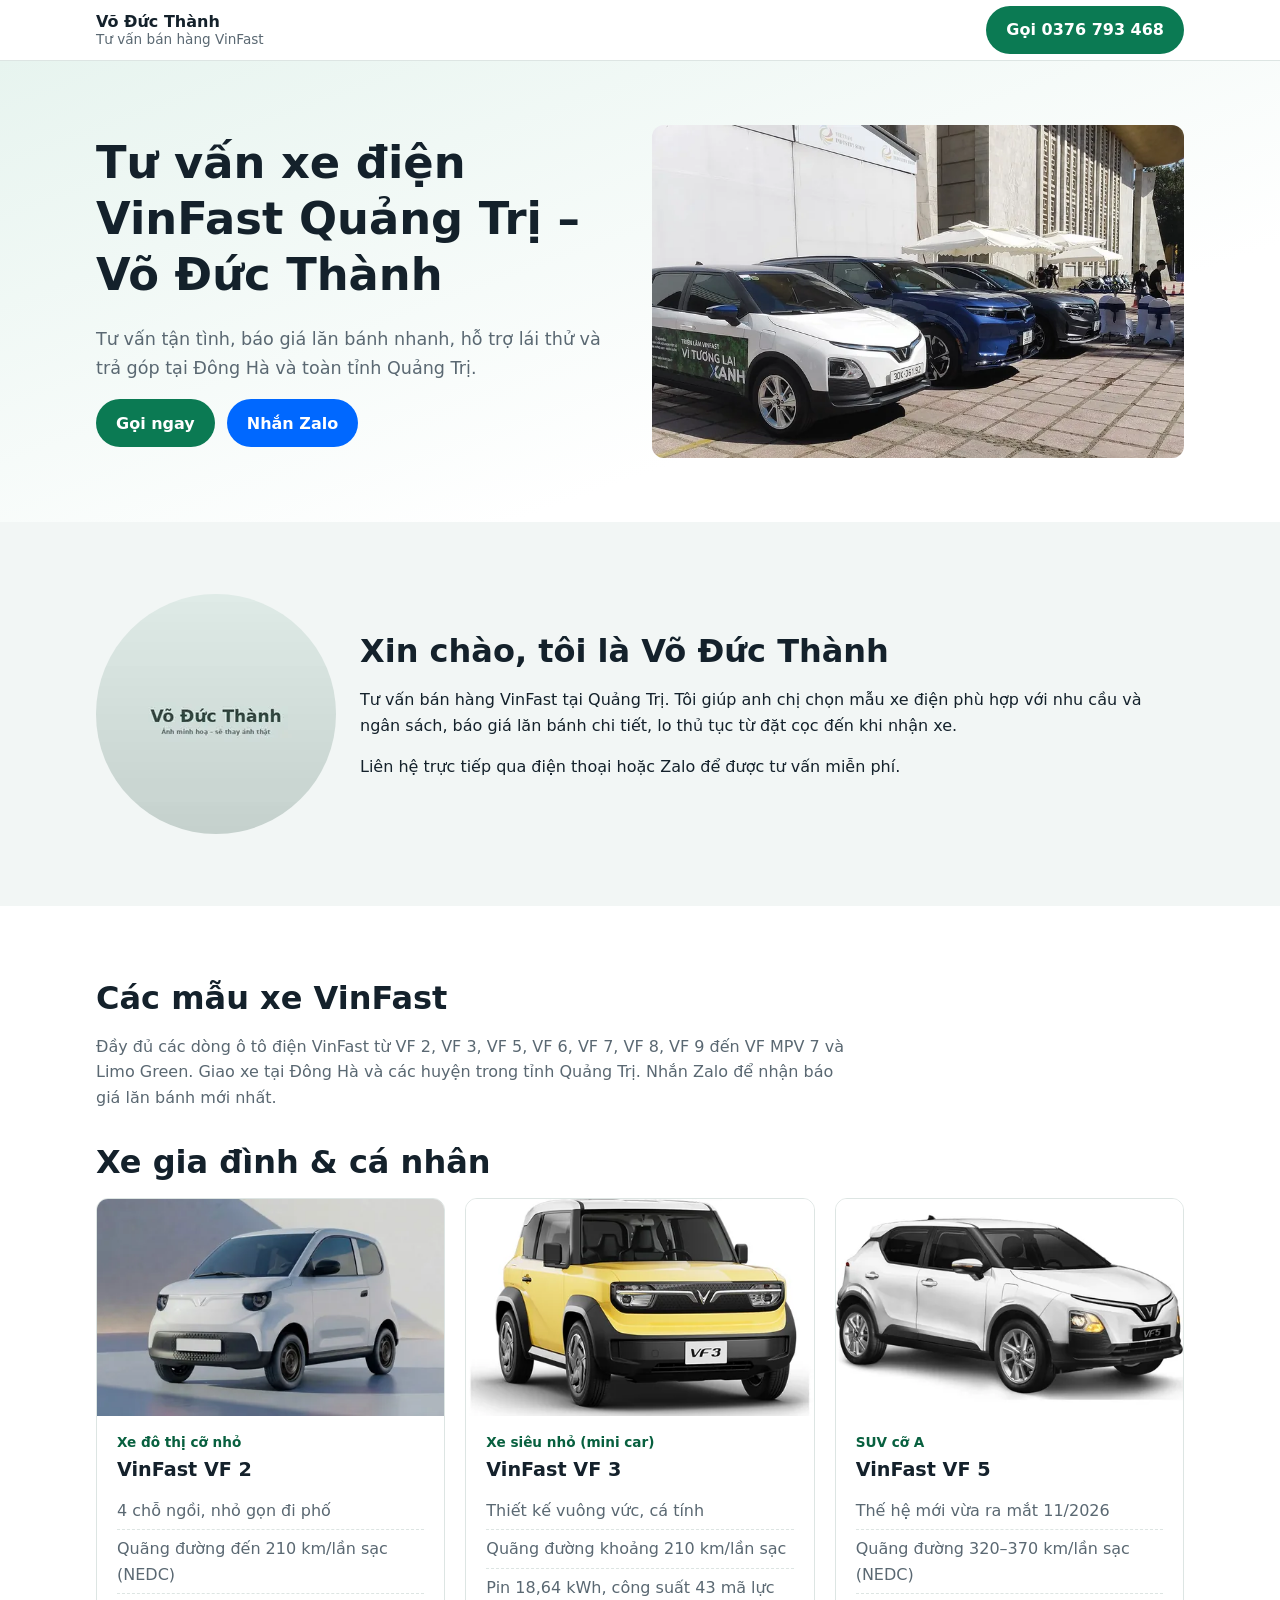
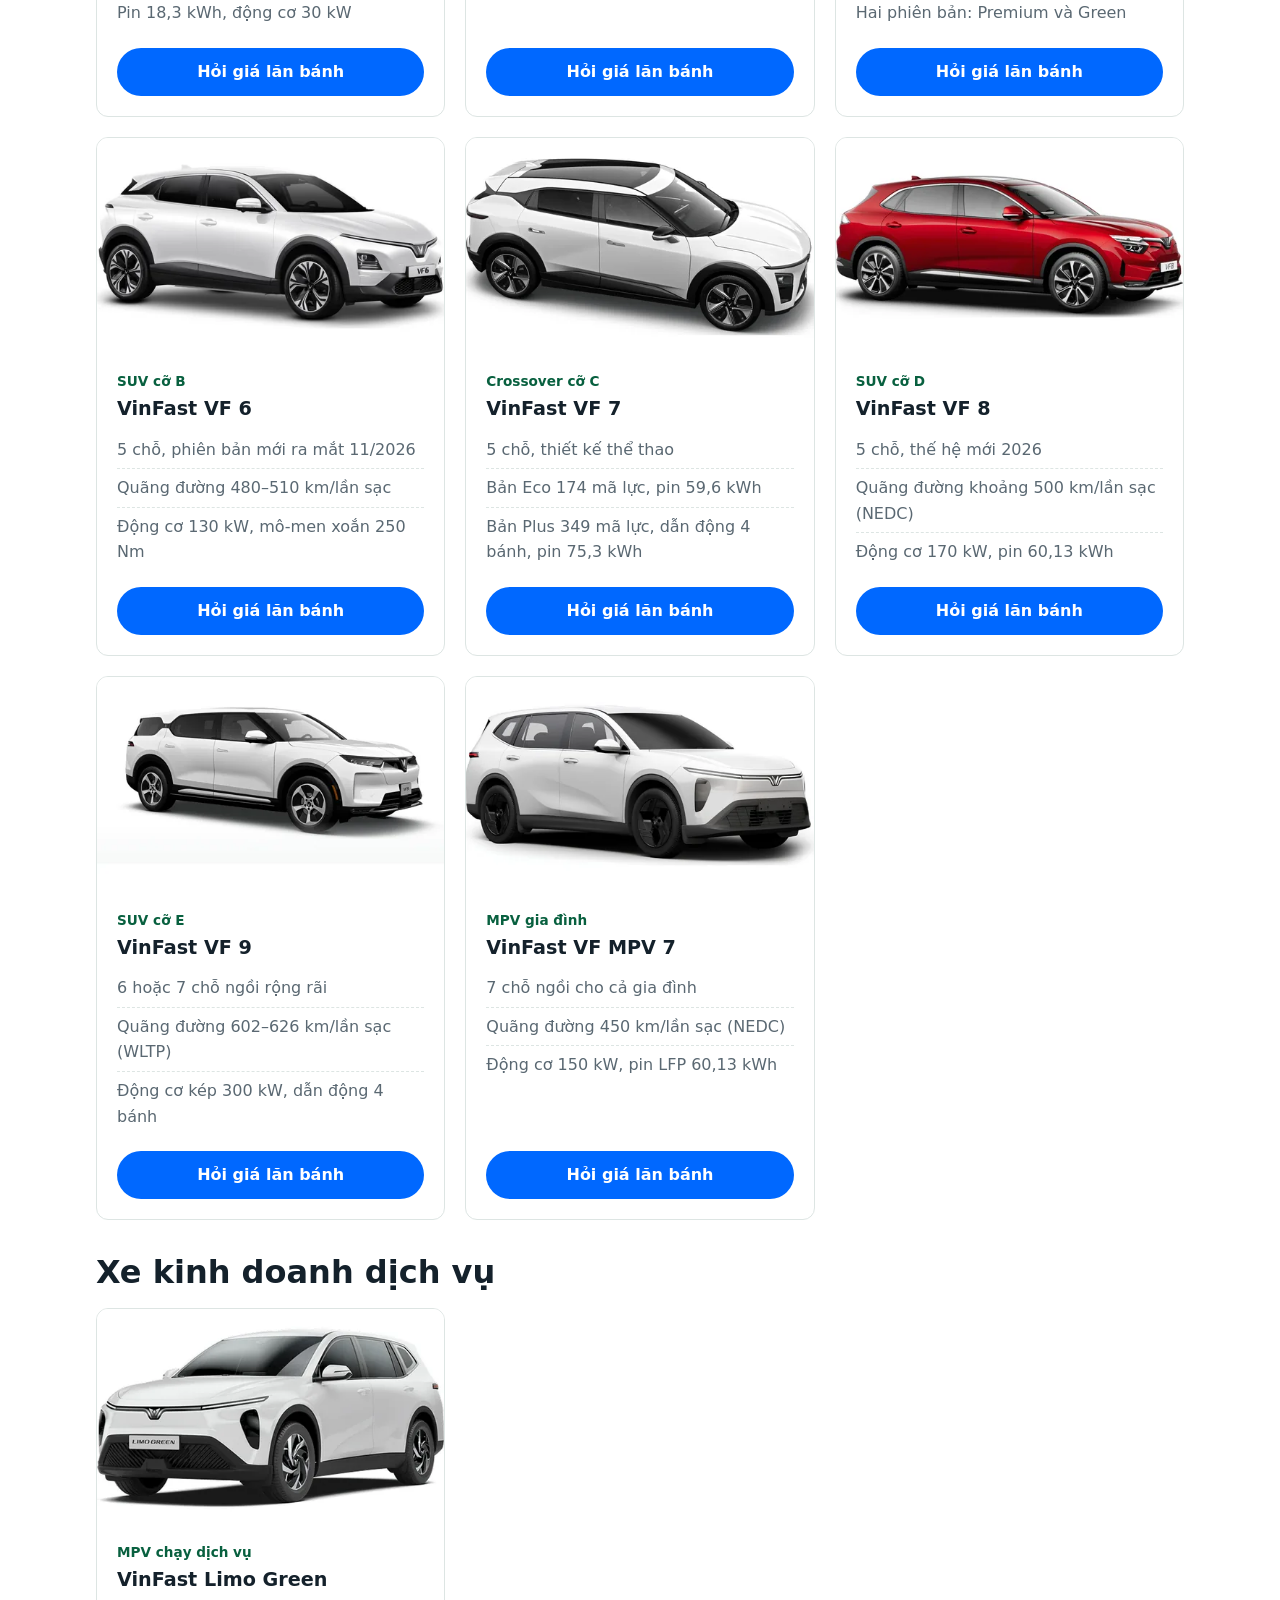
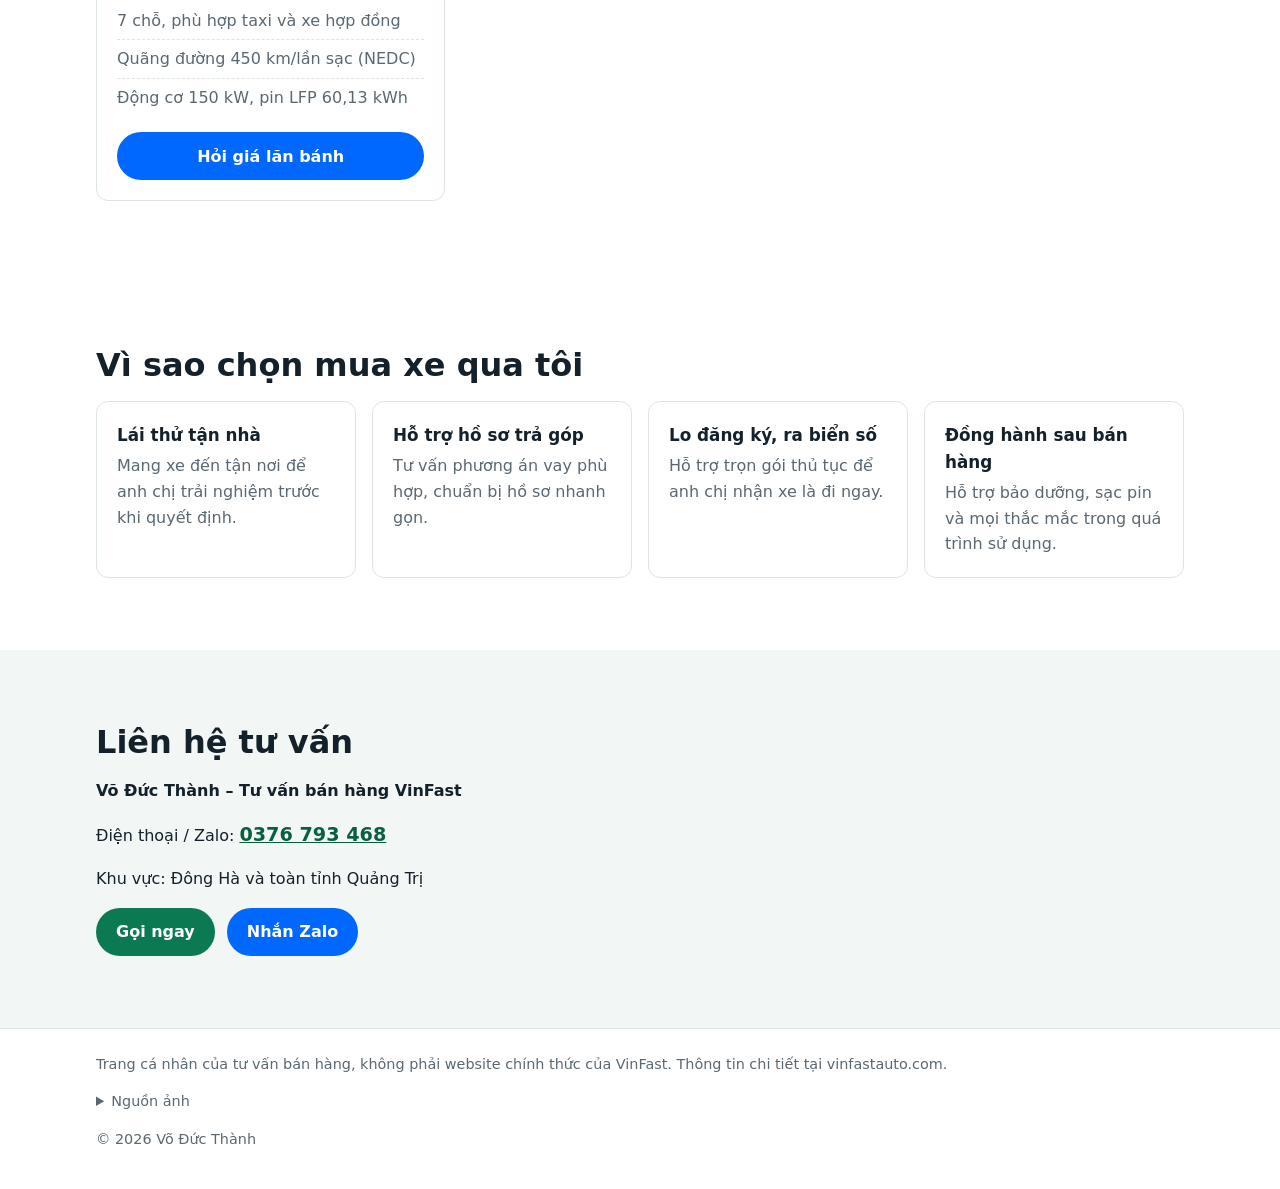
==== commit 9302395a: "feat: use studio renders for vf 8, vf 9, vf mpv 7 and limo green All nine model cards now use studio" ====
--- a/index.html
+++ b/index.html
@@ -232,10 +232,6 @@
         <p>Ảnh từ Wikimedia Commons, đã được cắt và nén lại.</p>
         <ul>
           <li>Ảnh đầu trang: <a href="https://commons.wikimedia.org/wiki/File:Newone_-_White_VinFast_VF_5,_Blue_VinFast_VF_9_and_Neptune_Grey_VinFast_VF_8_01.jpg" rel="nofollow">Newone</a>, <a href="https://creativecommons.org/licenses/by-sa/4.0/deed.vi" rel="nofollow license">CC BY-SA 4.0</a></li>
-          <li>VF 8: <a href="https://commons.wikimedia.org/wiki/File:VinFast_VF_8_Greater_Toronto_Area,_Canada.jpg" rel="nofollow">OWS Photography</a>, <a href="https://creativecommons.org/licenses/by/4.0/deed.vi" rel="nofollow license">CC BY 4.0</a></li>
-          <li>VF 9: <a href="https://commons.wikimedia.org/wiki/File:VinFast_VF_9_Plus_Deep_Ocean_Metallic.jpg" rel="nofollow">Ethan Llamas</a>, <a href="https://creativecommons.org/licenses/by-sa/4.0/deed.vi" rel="nofollow license">CC BY-SA 4.0</a></li>
-          <li>VF MPV 7: <a href="https://commons.wikimedia.org/wiki/File:VinFast_VF_MPV_7_Silver_01.jpg" rel="nofollow">Ethan Llamas</a>, <a href="https://creativecommons.org/licenses/by-sa/4.0/deed.vi" rel="nofollow license">CC BY-SA 4.0</a></li>
-          <li>Limo Green: <a href="https://commons.wikimedia.org/wiki/File:VinFast_Limo_Green_GreenGSM_taxi_01.jpg" rel="nofollow">Ethan Llamas</a>, <a href="https://creativecommons.org/licenses/by-sa/4.0/deed.vi" rel="nofollow license">CC BY-SA 4.0</a></li>
         </ul>
       </details>
       <p>© 2026 Võ Đức Thành</p>
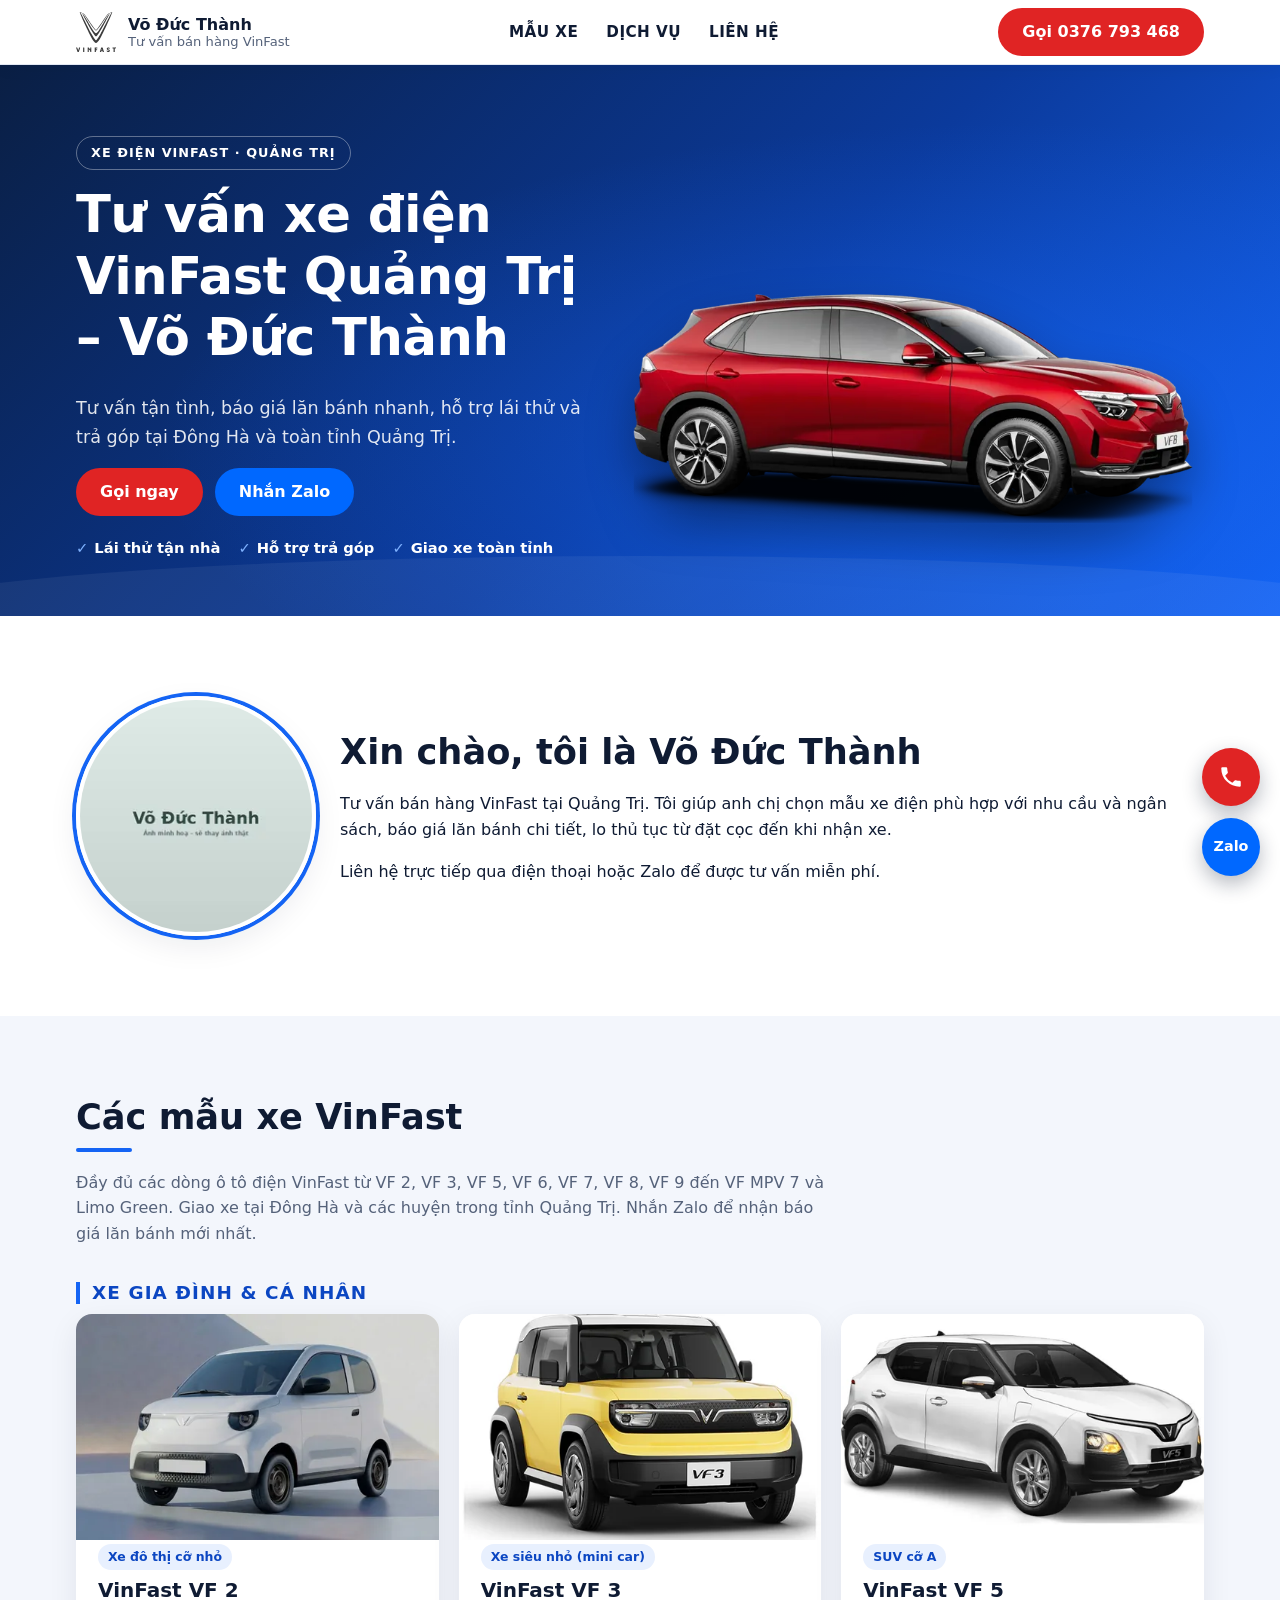
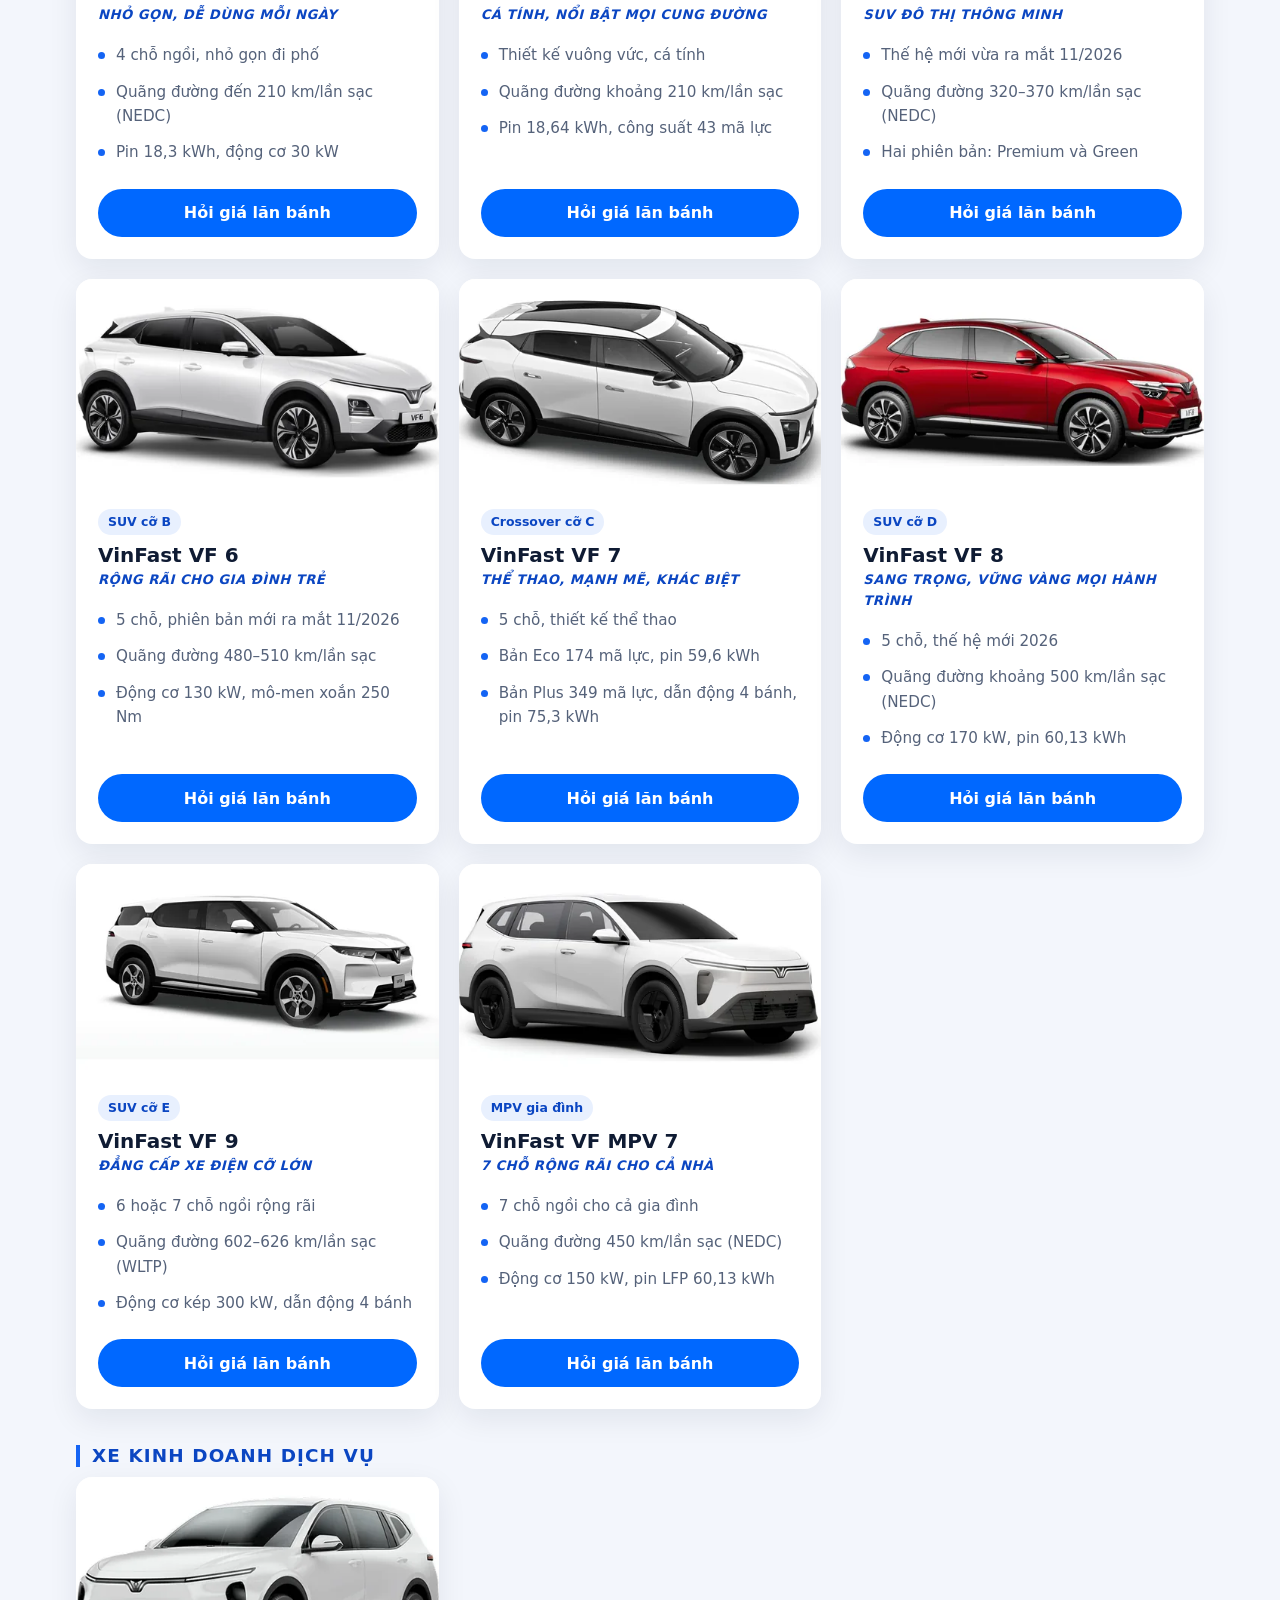
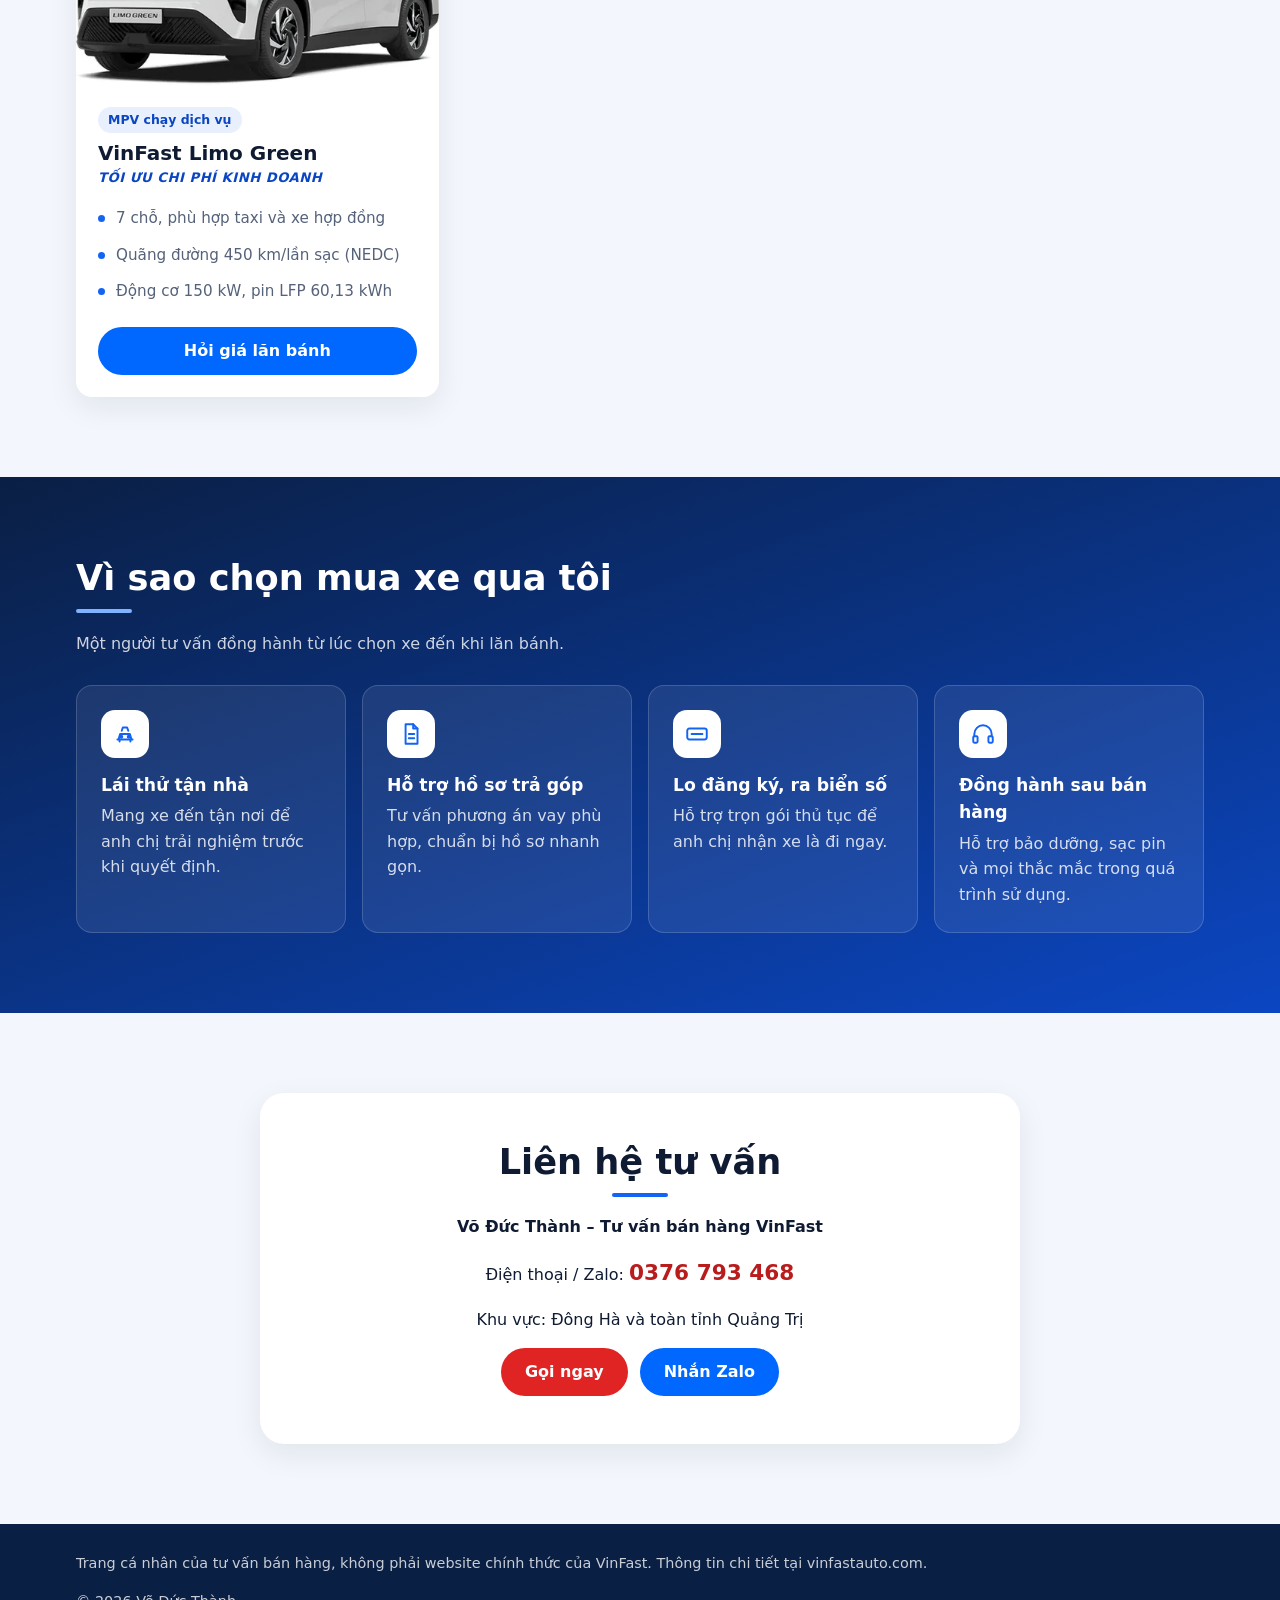
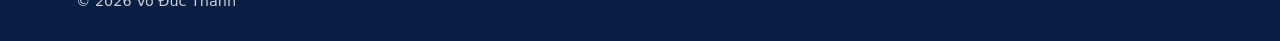
==== commit 02660283: "feat: redesign landing page with vinfast blue theme and logo Add the VinFast emblem as favicon and h" ====
--- a/index.html
+++ b/index.html
@@ -7,7 +7,8 @@
   <meta name="description" content="Võ Đức Thành – tư vấn bán hàng xe điện VinFast tại Quảng Trị. Đủ mẫu VF 2 đến VF 9, VF MPV 7, Limo Green. Lái thử tận nhà, hỗ trợ trả góp.">
   <link rel="canonical" href="https://vinfastquangtri.net/">
   <link rel="icon" href="assets/img/favicon.svg" type="image/svg+xml">
-  <meta name="theme-color" content="#0b7a53">
+  <meta name="theme-color" content="#1464f4">
+  <link rel="apple-touch-icon" href="assets/img/apple-touch-icon.png">
   <meta property="og:type" content="website">
   <meta property="og:locale" content="vi_VN">
   <meta property="og:url" content="https://vinfastquangtri.net/">
@@ -29,9 +30,17 @@
   <header class="site-header">
     <div class="container header-inner">
       <a class="brand" href="#hero">
-        <span class="brand-name">Võ Đức Thành</span>
-        <span class="brand-role">Tư vấn bán hàng VinFast</span>
+        <img class="brand-logo" src="assets/img/vinfast-logo.svg" width="40" height="40" alt="Logo VinFast">
+        <span class="brand-text">
+          <span class="brand-name">Võ Đức Thành</span>
+          <span class="brand-role">Tư vấn bán hàng VinFast</span>
+        </span>
       </a>
+      <nav class="main-nav" aria-label="Điều hướng">
+        <a href="#mau-xe">Mẫu xe</a>
+        <a href="#vi-sao">Dịch vụ</a>
+        <a href="#lien-he">Liên hệ</a>
+      </nav>
       <a class="btn btn-call header-call" href="tel:0376793468" data-track="call">Gọi 0376 793 468</a>
     </div>
   </header>
@@ -40,14 +49,20 @@
     <section id="hero" class="hero">
       <div class="container hero-inner">
         <div class="hero-text">
+          <p class="eyebrow">Xe điện VinFast · Quảng Trị</p>
           <h1>Tư vấn xe điện VinFast Quảng Trị – Võ Đức Thành</h1>
           <p class="lead">Tư vấn tận tình, báo giá lăn bánh nhanh, hỗ trợ lái thử và trả góp tại Đông Hà và toàn tỉnh Quảng Trị.</p>
           <div class="hero-actions">
             <a class="btn btn-call" href="tel:0376793468" data-track="call">Gọi ngay</a>
             <a class="btn btn-zalo" href="https://zalo.me/0376793468" data-track="zalo">Nhắn Zalo</a>
           </div>
-        </div>
-        <img class="hero-img" src="assets/img/hero-800.webp" srcset="assets/img/hero-480.webp 480w, assets/img/hero-800.webp 800w, assets/img/hero-1200.webp 1200w" sizes="(min-width: 768px) 50vw, 100vw" width="800" height="500" alt="Xe điện VinFast tại Quảng Trị" fetchpriority="high" decoding="async">
+          <ul class="hero-badges">
+            <li>Lái thử tận nhà</li>
+            <li>Hỗ trợ trả góp</li>
+            <li>Giao xe toàn tỉnh</li>
+          </ul>
+        </div>
+        <img class="hero-img" src="assets/img/hero-800.webp" srcset="assets/img/hero-480.webp 480w, assets/img/hero-800.webp 800w, assets/img/hero-1200.webp 1200w" sizes="(min-width: 768px) 50vw, 100vw" width="800" height="500" alt="Xe điện VinFast VF 8 tại Quảng Trị" fetchpriority="high" decoding="async">
       </div>
     </section>
 
@@ -75,6 +90,7 @@
                 <div class="model-body">
                   <p class="model-tag">Xe đô thị cỡ nhỏ</p>
                   <h3>VinFast VF 2</h3>
+                  <p class="model-slogan">Nhỏ gọn, dễ dùng mỗi ngày</p>
                   <ul class="specs">
                     <li>4 chỗ ngồi, nhỏ gọn đi phố</li>
                     <li>Quãng đường đến 210 km/lần sạc (NEDC)</li>
@@ -88,6 +104,7 @@
                 <div class="model-body">
                   <p class="model-tag">Xe siêu nhỏ (mini car)</p>
                   <h3>VinFast VF 3</h3>
+                  <p class="model-slogan">Cá tính, nổi bật mọi cung đường</p>
                   <ul class="specs">
                     <li>Thiết kế vuông vức, cá tính</li>
                     <li>Quãng đường khoảng 210 km/lần sạc</li>
@@ -101,6 +118,7 @@
                 <div class="model-body">
                   <p class="model-tag">SUV cỡ A</p>
                   <h3>VinFast VF 5</h3>
+                  <p class="model-slogan">SUV đô thị thông minh</p>
                   <ul class="specs">
                     <li>Thế hệ mới vừa ra mắt 11/2026</li>
                     <li>Quãng đường 320–370 km/lần sạc (NEDC)</li>
@@ -114,6 +132,7 @@
                 <div class="model-body">
                   <p class="model-tag">SUV cỡ B</p>
                   <h3>VinFast VF 6</h3>
+                  <p class="model-slogan">Rộng rãi cho gia đình trẻ</p>
                   <ul class="specs">
                     <li>5 chỗ, phiên bản mới ra mắt 11/2026</li>
                     <li>Quãng đường 480–510 km/lần sạc</li>
@@ -127,6 +146,7 @@
                 <div class="model-body">
                   <p class="model-tag">Crossover cỡ C</p>
                   <h3>VinFast VF 7</h3>
+                  <p class="model-slogan">Thể thao, mạnh mẽ, khác biệt</p>
                   <ul class="specs">
                     <li>5 chỗ, thiết kế thể thao</li>
                     <li>Bản Eco 174 mã lực, pin 59,6 kWh</li>
@@ -140,6 +160,7 @@
                 <div class="model-body">
                   <p class="model-tag">SUV cỡ D</p>
                   <h3>VinFast VF 8</h3>
+                  <p class="model-slogan">Sang trọng, vững vàng mọi hành trình</p>
                   <ul class="specs">
                     <li>5 chỗ, thế hệ mới 2026</li>
                     <li>Quãng đường khoảng 500 km/lần sạc (NEDC)</li>
@@ -153,6 +174,7 @@
                 <div class="model-body">
                   <p class="model-tag">SUV cỡ E</p>
                   <h3>VinFast VF 9</h3>
+                  <p class="model-slogan">Đẳng cấp xe điện cỡ lớn</p>
                   <ul class="specs">
                     <li>6 hoặc 7 chỗ ngồi rộng rãi</li>
                     <li>Quãng đường 602–626 km/lần sạc (WLTP)</li>
@@ -166,6 +188,7 @@
                 <div class="model-body">
                   <p class="model-tag">MPV gia đình</p>
                   <h3>VinFast VF MPV 7</h3>
+                  <p class="model-slogan">7 chỗ rộng rãi cho cả nhà</p>
                   <ul class="specs">
                     <li>7 chỗ ngồi cho cả gia đình</li>
                     <li>Quãng đường 450 km/lần sạc (NEDC)</li>
@@ -184,6 +207,7 @@
                 <div class="model-body">
                   <p class="model-tag">MPV chạy dịch vụ</p>
                   <h3>VinFast Limo Green</h3>
+                  <p class="model-slogan">Tối ưu chi phí kinh doanh</p>
                   <ul class="specs">
                     <li>7 chỗ, phù hợp taxi và xe hợp đồng</li>
                     <li>Quãng đường 450 km/lần sạc (NEDC)</li>
@@ -201,17 +225,18 @@
     <section id="vi-sao" class="section why">
       <div class="container">
         <h2>Vì sao chọn mua xe qua tôi</h2>
+        <p class="section-lead">Một người tư vấn đồng hành từ lúc chọn xe đến khi lăn bánh.</p>
         <ul class="why-list">
-          <li><strong>Lái thử tận nhà</strong><span>Mang xe đến tận nơi để anh chị trải nghiệm trước khi quyết định.</span></li>
-          <li><strong>Hỗ trợ hồ sơ trả góp</strong><span>Tư vấn phương án vay phù hợp, chuẩn bị hồ sơ nhanh gọn.</span></li>
-          <li><strong>Lo đăng ký, ra biển số</strong><span>Hỗ trợ trọn gói thủ tục để anh chị nhận xe là đi ngay.</span></li>
-          <li><strong>Đồng hành sau bán hàng</strong><span>Hỗ trợ bảo dưỡng, sạc pin và mọi thắc mắc trong quá trình sử dụng.</span></li>
+          <li><svg class="why-icon" viewBox="0 0 24 24" aria-hidden="true"><path d="M5 17h14M6 17l1.5-5h9L18 17M7 17v2M17 17v2M9 9l1-3h4l1 3"/><circle cx="8.5" cy="14.5" r="1"/><circle cx="15.5" cy="14.5" r="1"/></svg><strong>Lái thử tận nhà</strong><span>Mang xe đến tận nơi để anh chị trải nghiệm trước khi quyết định.</span></li>
+          <li><svg class="why-icon" viewBox="0 0 24 24" aria-hidden="true"><path d="M7 3h7l4 4v14H7z"/><path d="M14 3v4h4M10 12h5M10 16h5"/></svg><strong>Hỗ trợ hồ sơ trả góp</strong><span>Tư vấn phương án vay phù hợp, chuẩn bị hồ sơ nhanh gọn.</span></li>
+          <li><svg class="why-icon" viewBox="0 0 24 24" aria-hidden="true"><rect x="3" y="7" width="18" height="10" rx="2"/><path d="M7 12h10"/></svg><strong>Lo đăng ký, ra biển số</strong><span>Hỗ trợ trọn gói thủ tục để anh chị nhận xe là đi ngay.</span></li>
+          <li><svg class="why-icon" viewBox="0 0 24 24" aria-hidden="true"><path d="M4 14v-2a8 8 0 0 1 16 0v2"/><rect x="3" y="14" width="4" height="6" rx="1"/><rect x="17" y="14" width="4" height="6" rx="1"/></svg><strong>Đồng hành sau bán hàng</strong><span>Hỗ trợ bảo dưỡng, sạc pin và mọi thắc mắc trong quá trình sử dụng.</span></li>
         </ul>
       </div>
     </section>
 
     <section id="lien-he" class="section contact">
-      <div class="container">
+      <div class="container contact-card">
         <h2>Liên hệ tư vấn</h2>
         <p class="contact-name">Võ Đức Thành – Tư vấn bán hàng VinFast</p>
         <p class="contact-phone">Điện thoại / Zalo: <a href="tel:0376793468" data-track="call">0376 793 468</a></p>
@@ -227,16 +252,16 @@
   <footer class="site-footer">
     <div class="container">
       <p>Trang cá nhân của tư vấn bán hàng, không phải website chính thức của VinFast. Thông tin chi tiết tại vinfastauto.com.</p>
-      <details class="credits">
-        <summary>Nguồn ảnh</summary>
-        <p>Ảnh từ Wikimedia Commons, đã được cắt và nén lại.</p>
-        <ul>
-          <li>Ảnh đầu trang: <a href="https://commons.wikimedia.org/wiki/File:Newone_-_White_VinFast_VF_5,_Blue_VinFast_VF_9_and_Neptune_Grey_VinFast_VF_8_01.jpg" rel="nofollow">Newone</a>, <a href="https://creativecommons.org/licenses/by-sa/4.0/deed.vi" rel="nofollow license">CC BY-SA 4.0</a></li>
-        </ul>
-      </details>
       <p>© 2026 Võ Đức Thành</p>
     </div>
   </footer>
+
+  <div class="float-contact">
+    <a class="float-btn float-call" href="tel:0376793468" data-track="call" aria-label="Gọi 0376 793 468">
+      <svg viewBox="0 0 24 24" aria-hidden="true"><path d="M6.6 10.8a15.1 15.1 0 0 0 6.6 6.6l2.2-2.2a1 1 0 0 1 1-.25 11.4 11.4 0 0 0 3.6.57 1 1 0 0 1 1 1V20a1 1 0 0 1-1 1A17 17 0 0 1 3 4a1 1 0 0 1 1-1h3.5a1 1 0 0 1 1 1c0 1.25.2 2.45.57 3.57a1 1 0 0 1-.25 1z"/></svg>
+    </a>
+    <a class="float-btn float-zalo" href="https://zalo.me/0376793468" data-track="zalo" aria-label="Nhắn Zalo 0376 793 468">Zalo</a>
+  </div>
 
   <nav class="contact-bar" aria-label="Liên hệ nhanh">
     <a class="btn btn-call" href="tel:0376793468" data-track="call">Gọi ngay</a>
--- a/assets/css/style.css
+++ b/assets/css/style.css
@@ -1,19 +1,23 @@
 :root {
-  --ink: #14212b;
-  --muted: #5a6872;
+  --ink: #0f1b33;
+  --muted: #55627a;
   --bg: #ffffff;
-  --bg-soft: #f2f6f5;
-  --accent: #0b7a53;
-  --accent-dark: #08603f;
+  --bg-soft: #f3f6fc;
+  --blue: #1464f4;
+  --blue-dark: #0b46c2;
+  --navy: #0a1f44;
+  --red: #e02424;
+  --red-dark: #b91c1c;
   --zalo: #0068ff;
-  --line: #dde5e3;
-  --radius: 12px;
+  --line: #e2e8f3;
+  --radius: 16px;
+  --shadow: 0 10px 30px rgba(15, 27, 51, .08);
   --bar-h: 72px;
 }
 
 *, *::before, *::after { box-sizing: border-box; }
 
-html { scroll-behavior: smooth; }
+html { scroll-behavior: smooth; scroll-padding-top: 76px; }
 
 body {
   margin: 0;
@@ -27,33 +31,48 @@
 
 img { max-width: 100%; height: auto; display: block; }
 
-h1, h2, h3 { line-height: 1.25; margin: 0 0 .5em; }
-h1 { font-size: clamp(1.7rem, 6vw, 2.8rem); }
-h2 { font-size: clamp(1.4rem, 4.5vw, 2rem); }
-h3 { font-size: 1.2rem; }
+h1, h2, h3 { line-height: 1.2; margin: 0 0 .5em; }
+h1 { font-size: clamp(1.9rem, 6.5vw, 3.2rem); font-weight: 800; letter-spacing: -.01em; }
+h2 { font-size: clamp(1.5rem, 4.5vw, 2.2rem); font-weight: 800; }
+h3 { font-size: 1.25rem; font-weight: 800; }
 p { margin: 0 0 1em; }
 
-.container { width: 100%; max-width: 1120px; margin: 0 auto; padding: 0 16px; }
-.section { padding: 48px 0; }
+.container { width: 100%; max-width: 1160px; margin: 0 auto; padding: 0 16px; }
+.section { padding: 56px 0; }
+.section > .container > h2 { position: relative; padding-bottom: 14px; }
+.section > .container > h2::after {
+  content: "";
+  position: absolute;
+  left: 0;
+  bottom: 0;
+  width: 56px;
+  height: 4px;
+  border-radius: 4px;
+  background: var(--blue);
+}
+.section-lead { color: var(--muted); max-width: 680px; }
 
 /* Buttons */
 .btn {
   display: inline-flex;
   align-items: center;
   justify-content: center;
+  gap: 8px;
   min-height: 48px;
-  padding: 0 20px;
+  padding: 0 24px;
   border-radius: 999px;
   font-weight: 700;
   text-decoration: none;
   color: #fff;
   white-space: nowrap;
-}
-.btn-call { background: var(--accent); }
-.btn-call:hover { background: var(--accent-dark); }
+  transition: transform .15s ease, box-shadow .15s ease, background .15s ease;
+}
+.btn:hover { transform: translateY(-1px); box-shadow: 0 6px 18px rgba(15, 27, 51, .18); }
+.btn-call { background: var(--red); }
+.btn-call:hover { background: var(--red-dark); }
 .btn-zalo { background: var(--zalo); }
 .btn-zalo:hover { background: #0052cc; }
-.btn:focus-visible { outline: 3px solid var(--ink); outline-offset: 2px; }
+.btn:focus-visible, .float-btn:focus-visible, .main-nav a:focus-visible { outline: 3px solid #ffbf47; outline-offset: 2px; }
 
 /* Header */
 .site-header {
@@ -61,60 +80,185 @@
   top: 0;
   z-index: 10;
   background: #fff;
-  border-bottom: 1px solid var(--line);
-}
-.header-inner { display: flex; align-items: center; justify-content: space-between; min-height: 60px; gap: 12px; }
-.brand { display: flex; flex-direction: column; text-decoration: none; color: var(--ink); line-height: 1.2; }
+  box-shadow: 0 1px 0 var(--line), 0 4px 16px rgba(15, 27, 51, .05);
+}
+.header-inner { display: flex; align-items: center; justify-content: space-between; min-height: 64px; gap: 16px; }
+.brand { display: flex; align-items: center; gap: 12px; text-decoration: none; color: var(--ink); line-height: 1.2; }
+.brand-logo { width: 40px; height: 40px; }
+.brand-text { display: flex; flex-direction: column; }
 .brand-name { font-weight: 800; }
-.brand-role { font-size: .85rem; color: var(--muted); }
+.brand-role { font-size: .82rem; color: var(--muted); }
+.main-nav { display: none; gap: 28px; }
+.main-nav a { color: var(--ink); text-decoration: none; font-weight: 700; font-size: .95rem; text-transform: uppercase; letter-spacing: .03em; }
+.main-nav a:hover { color: var(--blue); }
 .header-call { display: none; }
 
 /* Hero */
-.hero { background: linear-gradient(160deg, #e7f4ef 0%, #ffffff 70%); padding: 32px 0 40px; }
-.hero-inner { display: grid; gap: 24px; align-items: center; }
-.lead { font-size: 1.1rem; color: var(--muted); }
+.hero {
+  position: relative;
+  overflow: hidden;
+  color: #fff;
+  background:
+    radial-gradient(ellipse at 80% 70%, rgba(20, 100, 244, .55), transparent 60%),
+    linear-gradient(135deg, #0a1f44 0%, #0b3a9c 55%, #1464f4 100%);
+  padding: 40px 0 24px;
+}
+.hero::after {
+  content: "";
+  position: absolute;
+  left: -10%;
+  right: -10%;
+  bottom: -60px;
+  height: 120px;
+  background: rgba(255, 255, 255, .06);
+  border-radius: 50%;
+}
+.hero-inner { position: relative; z-index: 1; display: grid; gap: 16px; align-items: center; }
+.eyebrow {
+  display: inline-block;
+  margin-bottom: 14px;
+  padding: 6px 14px;
+  border: 1px solid rgba(255, 255, 255, .35);
+  border-radius: 999px;
+  font-size: .8rem;
+  font-weight: 700;
+  letter-spacing: .08em;
+  text-transform: uppercase;
+}
+.hero h1 { color: #fff; }
+.lead { font-size: 1.1rem; color: rgba(255, 255, 255, .88); max-width: 34em; }
 .hero-actions { display: flex; flex-wrap: wrap; gap: 12px; }
 .hero-actions .btn { flex: 1 1 140px; }
+.hero-badges { list-style: none; display: flex; flex-wrap: wrap; gap: 8px 18px; padding: 0; margin: 20px 0 0; font-size: .92rem; font-weight: 600; }
+.hero-badges li::before { content: "✓"; display: inline-block; margin-right: 6px; color: #7fb2ff; font-weight: 800; }
+.hero-img { width: 100%; aspect-ratio: 16 / 10; object-fit: contain; filter: drop-shadow(0 24px 24px rgba(0, 0, 0, .35)); }
 
 /* About */
-.about { background: var(--bg-soft); }
+.about { background: var(--bg); }
 .about-inner { display: grid; gap: 24px; align-items: center; }
-.hero-img { width: 100%; aspect-ratio: 16 / 10; object-fit: cover; border-radius: var(--radius); }
-.seller-img { width: 160px; height: 160px; border-radius: 50%; object-fit: cover; }
+.seller-img { width: 160px; height: 160px; border-radius: 50%; object-fit: cover; border: 4px solid #fff; box-shadow: 0 0 0 4px var(--blue), var(--shadow); }
 
 /* Models */
+.models { background: var(--bg-soft); }
 .models-intro { color: var(--muted); max-width: 760px; }
-.model-group { margin-top: 32px; }
+.model-group { margin-top: 36px; }
+.model-group > h2 {
+  font-size: 1.15rem;
+  text-transform: uppercase;
+  letter-spacing: .06em;
+  color: var(--blue-dark);
+  padding-left: 12px;
+  border-left: 4px solid var(--blue);
+}
 .model-grid { display: grid; gap: 20px; }
 .model {
   display: flex;
   flex-direction: column;
-  border: 1px solid var(--line);
   border-radius: var(--radius);
   overflow: hidden;
   background: #fff;
-}
-.model img { width: 100%; aspect-ratio: 16 / 10; object-fit: cover; background: var(--bg-soft); }
-.model-body { display: flex; flex-direction: column; flex: 1; padding: 16px 20px 20px; }
-.model-tag { font-size: .85rem; font-weight: 700; color: var(--accent-dark); margin-bottom: 4px; }
-.specs { list-style: none; padding: 0; margin: 0 0 16px; flex: 1; }
-.specs li { padding: 6px 0; border-bottom: 1px dashed var(--line); color: var(--muted); }
-.specs li:last-child { border-bottom: 0; }
+  box-shadow: var(--shadow);
+  transition: transform .2s ease, box-shadow .2s ease;
+}
+.model:hover { transform: translateY(-4px); box-shadow: 0 18px 40px rgba(15, 27, 51, .14); }
+.model img { width: 100%; aspect-ratio: 16 / 10; object-fit: cover; background: #fff; }
+.model-body { display: flex; flex-direction: column; flex: 1; padding: 4px 22px 22px; }
+.model-tag {
+  align-self: flex-start;
+  margin-bottom: 8px;
+  padding: 3px 10px;
+  border-radius: 999px;
+  background: #e8f0fe;
+  color: var(--blue-dark);
+  font-size: .78rem;
+  font-weight: 700;
+}
+.model h3 { margin-bottom: 2px; }
+.model-slogan {
+  margin-bottom: 12px;
+  font-size: .82rem;
+  font-weight: 700;
+  font-style: italic;
+  letter-spacing: .04em;
+  text-transform: uppercase;
+  color: var(--blue-dark);
+}
+.specs { list-style: none; padding: 0; margin: 0 0 18px; flex: 1; }
+.specs li { position: relative; padding: 6px 0 6px 18px; color: var(--muted); font-size: .95rem; }
+.specs li::before { content: ""; position: absolute; left: 0; top: 15px; width: 7px; height: 7px; border-radius: 50%; background: var(--blue); }
 .model .btn { align-self: stretch; }
 
 /* Why */
-.why-list { list-style: none; padding: 0; margin: 0; display: grid; gap: 16px; }
-.why-list li { padding: 20px; border: 1px solid var(--line); border-radius: var(--radius); }
-.why-list strong { display: block; font-size: 1.05rem; margin-bottom: 4px; }
-.why-list span { color: var(--muted); }
+.why { background: linear-gradient(160deg, #0a1f44, #0b46c2); color: #fff; }
+.why .section-lead { color: rgba(255, 255, 255, .8); }
+.why .container > h2::after { background: #7fb2ff; }
+.why-list { list-style: none; padding: 0; margin: 28px 0 0; display: grid; gap: 16px; }
+.why-list li {
+  padding: 24px;
+  border-radius: var(--radius);
+  background: rgba(255, 255, 255, .08);
+  border: 1px solid rgba(255, 255, 255, .16);
+}
+.why-icon {
+  display: block;
+  width: 48px;
+  height: 48px;
+  padding: 11px;
+  margin-bottom: 14px;
+  border-radius: 14px;
+  background: #fff;
+  fill: none;
+  stroke: var(--blue);
+  stroke-width: 1.8;
+  stroke-linecap: round;
+  stroke-linejoin: round;
+}
+.why-list strong { display: block; font-size: 1.08rem; margin-bottom: 4px; }
+.why-list span { color: rgba(255, 255, 255, .82); }
 
 /* Contact */
 .contact { background: var(--bg-soft); }
+.contact-card {
+  max-width: 760px;
+  padding: 36px 24px;
+  border-radius: 24px;
+  background: #fff;
+  box-shadow: var(--shadow);
+  text-align: center;
+}
+.contact .contact-card > h2::after { left: 50%; transform: translateX(-50%); }
+.contact-card .hero-actions { justify-content: center; }
 .contact-name { font-weight: 700; }
-.contact-phone a { color: var(--accent-dark); font-weight: 700; font-size: 1.2rem; }
+.contact-phone a { color: var(--red-dark); font-weight: 800; font-size: 1.35rem; text-decoration: none; }
 
 /* Footer */
-.site-footer { padding: 24px 0; font-size: .9rem; color: var(--muted); border-top: 1px solid var(--line); }
+.site-footer { padding: 28px 0; font-size: .9rem; color: rgba(255, 255, 255, .78); background: var(--navy); }
+.site-footer p:last-child { margin-bottom: 0; }
+
+/* Floating call / zalo (desktop) */
+.float-contact { display: none; }
+.float-btn {
+  display: flex;
+  align-items: center;
+  justify-content: center;
+  width: 58px;
+  height: 58px;
+  border-radius: 50%;
+  color: #fff;
+  font-weight: 800;
+  font-size: .9rem;
+  text-decoration: none;
+  box-shadow: 0 8px 20px rgba(15, 27, 51, .3);
+  transition: transform .15s ease;
+}
+.float-btn:hover { transform: scale(1.08); }
+.float-btn svg { width: 26px; height: 26px; fill: #fff; }
+.float-call { background: var(--red); animation: ring 2.4s ease-in-out infinite; }
+.float-zalo { background: var(--zalo); }
+@keyframes ring {
+  0%, 100% { box-shadow: 0 0 0 0 rgba(224, 36, 36, .5), 0 8px 20px rgba(15, 27, 51, .3); }
+  50% { box-shadow: 0 0 0 14px rgba(224, 36, 36, 0), 0 8px 20px rgba(15, 27, 51, .3); }
+}
 
 /* Sticky contact bar (mobile) */
 .contact-bar {
@@ -140,12 +284,15 @@
   body { padding-bottom: 0; }
   .contact-bar { display: none; }
   .header-call { display: inline-flex; }
-  .section { padding: 72px 0; }
-  .hero { padding: 64px 0; }
-  .hero-inner { grid-template-columns: 1fr 1fr; }
+  .main-nav { display: flex; }
+  .float-contact { display: flex; flex-direction: column; gap: 12px; position: fixed; right: 20px; bottom: 24px; z-index: 20; }
+  .section { padding: 80px 0; }
+  .hero { padding: 72px 0 56px; }
+  .hero-inner { grid-template-columns: 1fr 1.1fr; }
+  .hero-actions .btn { flex: 0 0 auto; }
   .about-inner { grid-template-columns: 240px 1fr; }
   .seller-img { width: 240px; height: 240px; }
-  .hero-actions .btn { flex: 0 0 auto; }
+  .contact-card { padding: 48px; }
 }
 
 @media (min-width: 1000px) {
@@ -153,8 +300,8 @@
   .model-grid { grid-template-columns: repeat(3, 1fr); }
 }
 
-/* Photo credits */
-.credits { margin: 0 0 1em; }
-.credits summary { cursor: pointer; }
-.credits ul { margin: .5em 0 0; padding-left: 1.2em; font-size: .85rem; }
-.credits a { color: var(--muted); }
+@media (prefers-reduced-motion: reduce) {
+  html { scroll-behavior: auto; }
+  .float-call { animation: none; }
+  .btn, .model, .float-btn { transition: none; }
+}
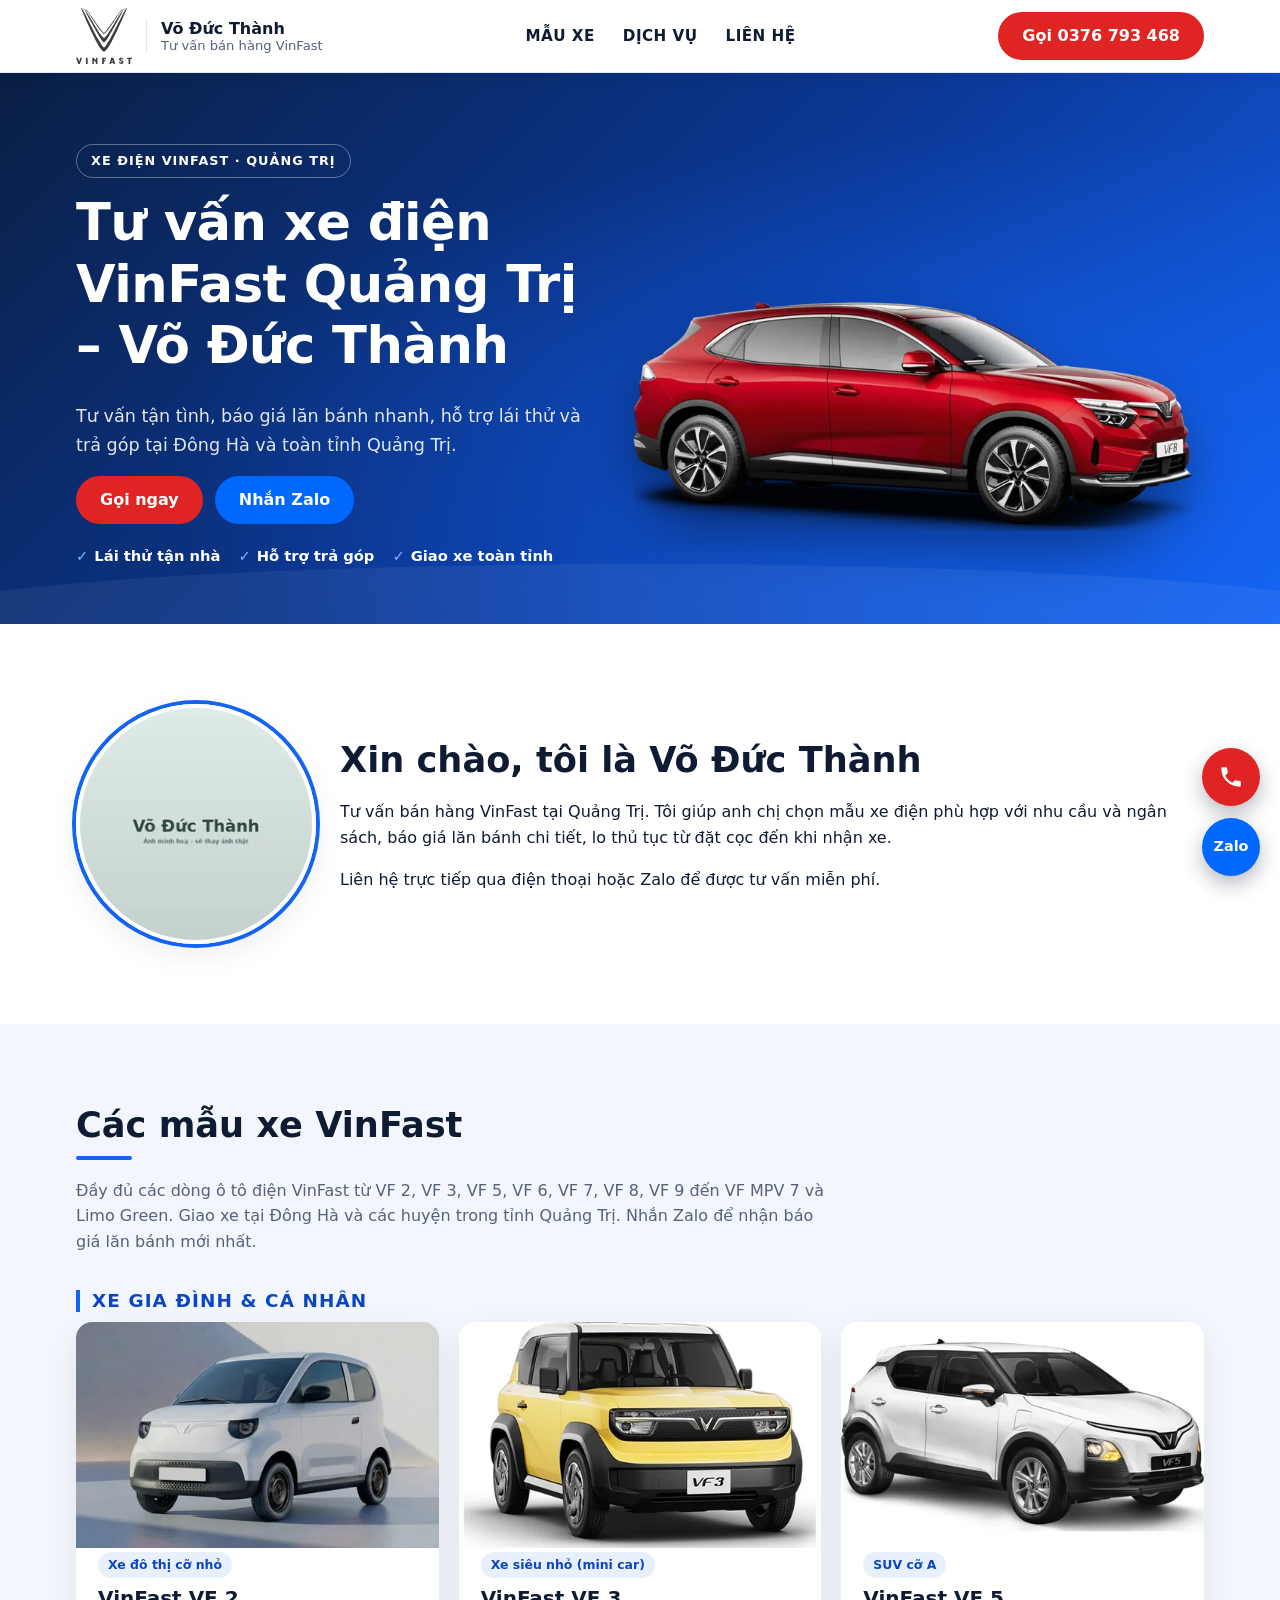
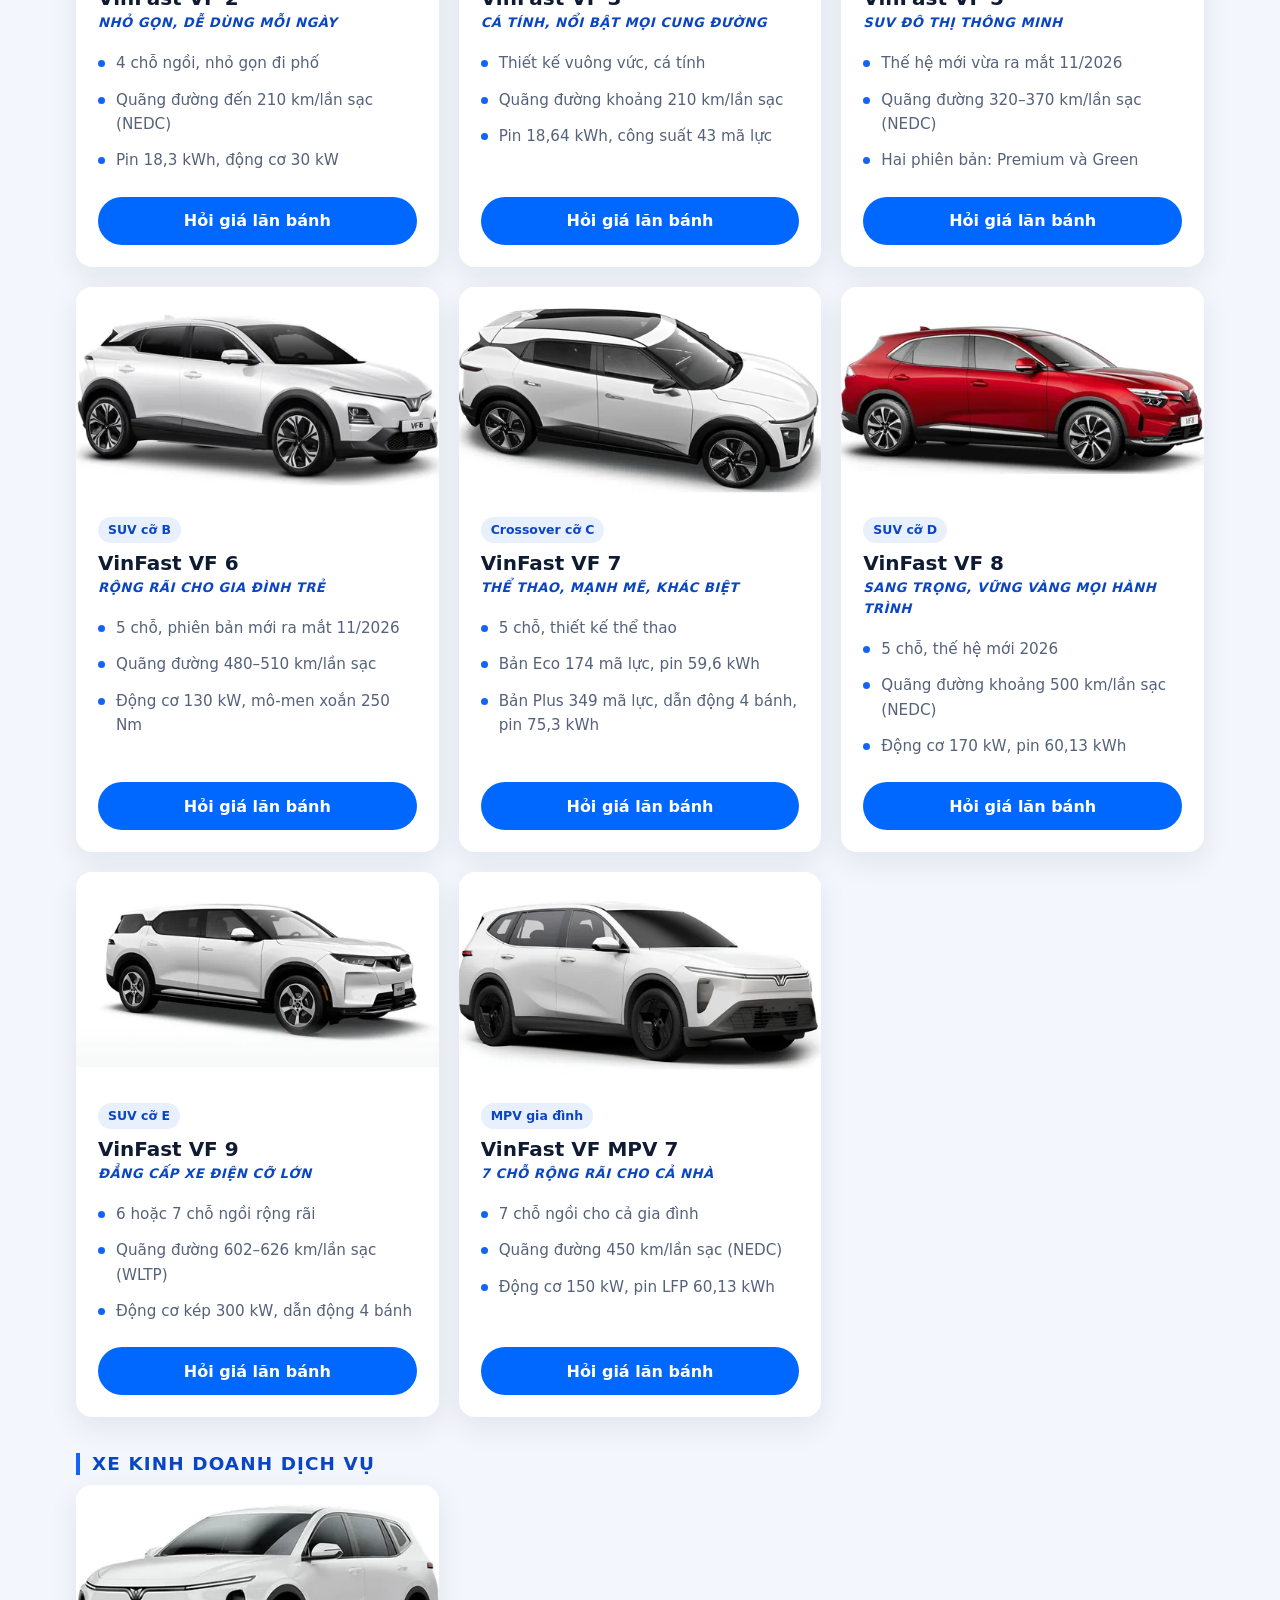
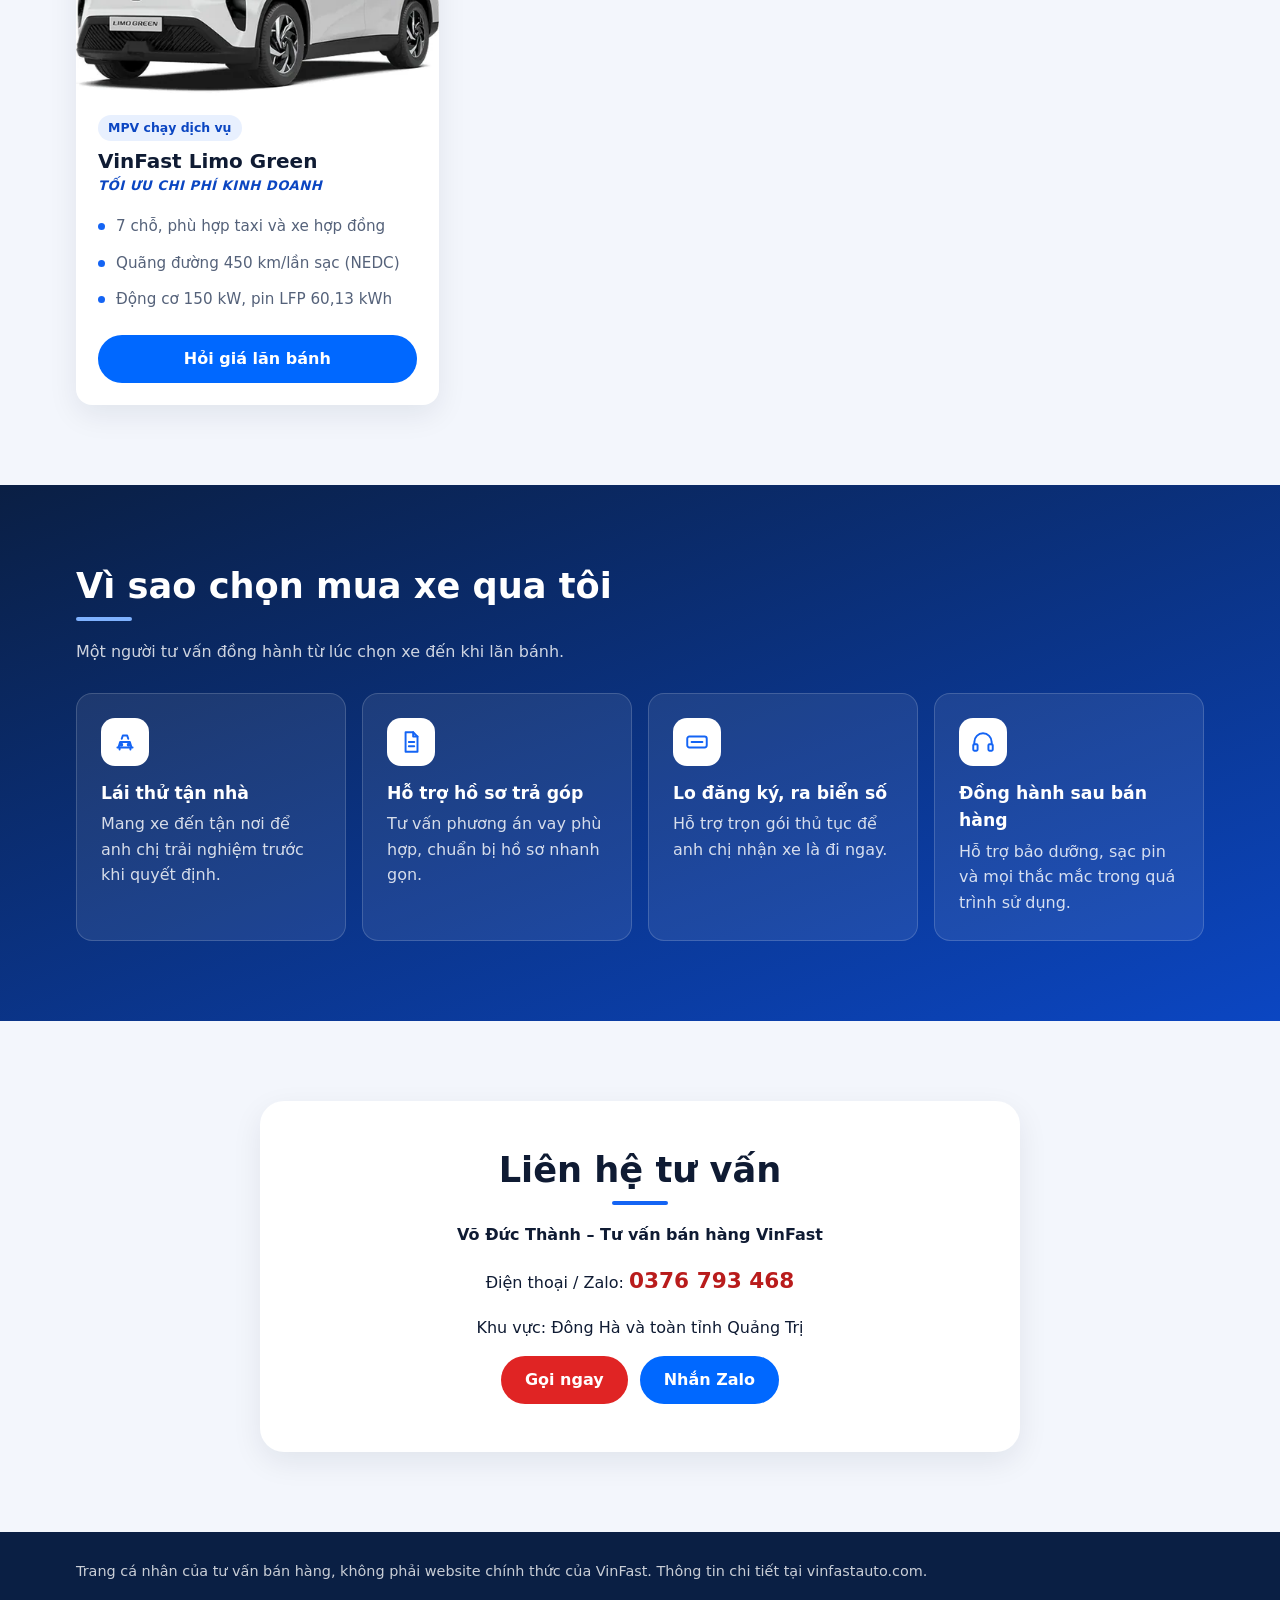
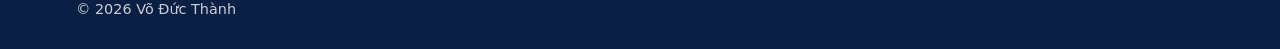
==== commit caecaf42: "feat: enlarge header logo so the vinfast wordmark is readable Show the stacked V emblem and VINFAST " ====
--- a/index.html
+++ b/index.html
@@ -30,7 +30,7 @@
   <header class="site-header">
     <div class="container header-inner">
       <a class="brand" href="#hero">
-        <img class="brand-logo" src="assets/img/vinfast-logo.svg" width="40" height="40" alt="Logo VinFast">
+        <img class="brand-logo" src="assets/img/vinfast-logo.svg" width="56" height="56" alt="Logo VinFast">
         <span class="brand-text">
           <span class="brand-name">Võ Đức Thành</span>
           <span class="brand-role">Tư vấn bán hàng VinFast</span>
--- a/assets/css/style.css
+++ b/assets/css/style.css
@@ -17,7 +17,7 @@
 
 *, *::before, *::after { box-sizing: border-box; }
 
-html { scroll-behavior: smooth; scroll-padding-top: 76px; }
+html { scroll-behavior: smooth; scroll-padding-top: 84px; }
 
 body {
   margin: 0;
@@ -82,10 +82,10 @@
   background: #fff;
   box-shadow: 0 1px 0 var(--line), 0 4px 16px rgba(15, 27, 51, .05);
 }
-.header-inner { display: flex; align-items: center; justify-content: space-between; min-height: 64px; gap: 16px; }
-.brand { display: flex; align-items: center; gap: 12px; text-decoration: none; color: var(--ink); line-height: 1.2; }
-.brand-logo { width: 40px; height: 40px; }
-.brand-text { display: flex; flex-direction: column; }
+.header-inner { display: flex; align-items: center; justify-content: space-between; min-height: 72px; gap: 16px; }
+.brand { display: flex; align-items: center; gap: 14px; text-decoration: none; color: var(--ink); line-height: 1.2; }
+.brand-logo { width: 56px; height: 56px; flex: none; }
+.brand-text { display: flex; flex-direction: column; padding-left: 14px; border-left: 1px solid var(--line); }
 .brand-name { font-weight: 800; }
 .brand-role { font-size: .82rem; color: var(--muted); }
 .main-nav { display: none; gap: 28px; }
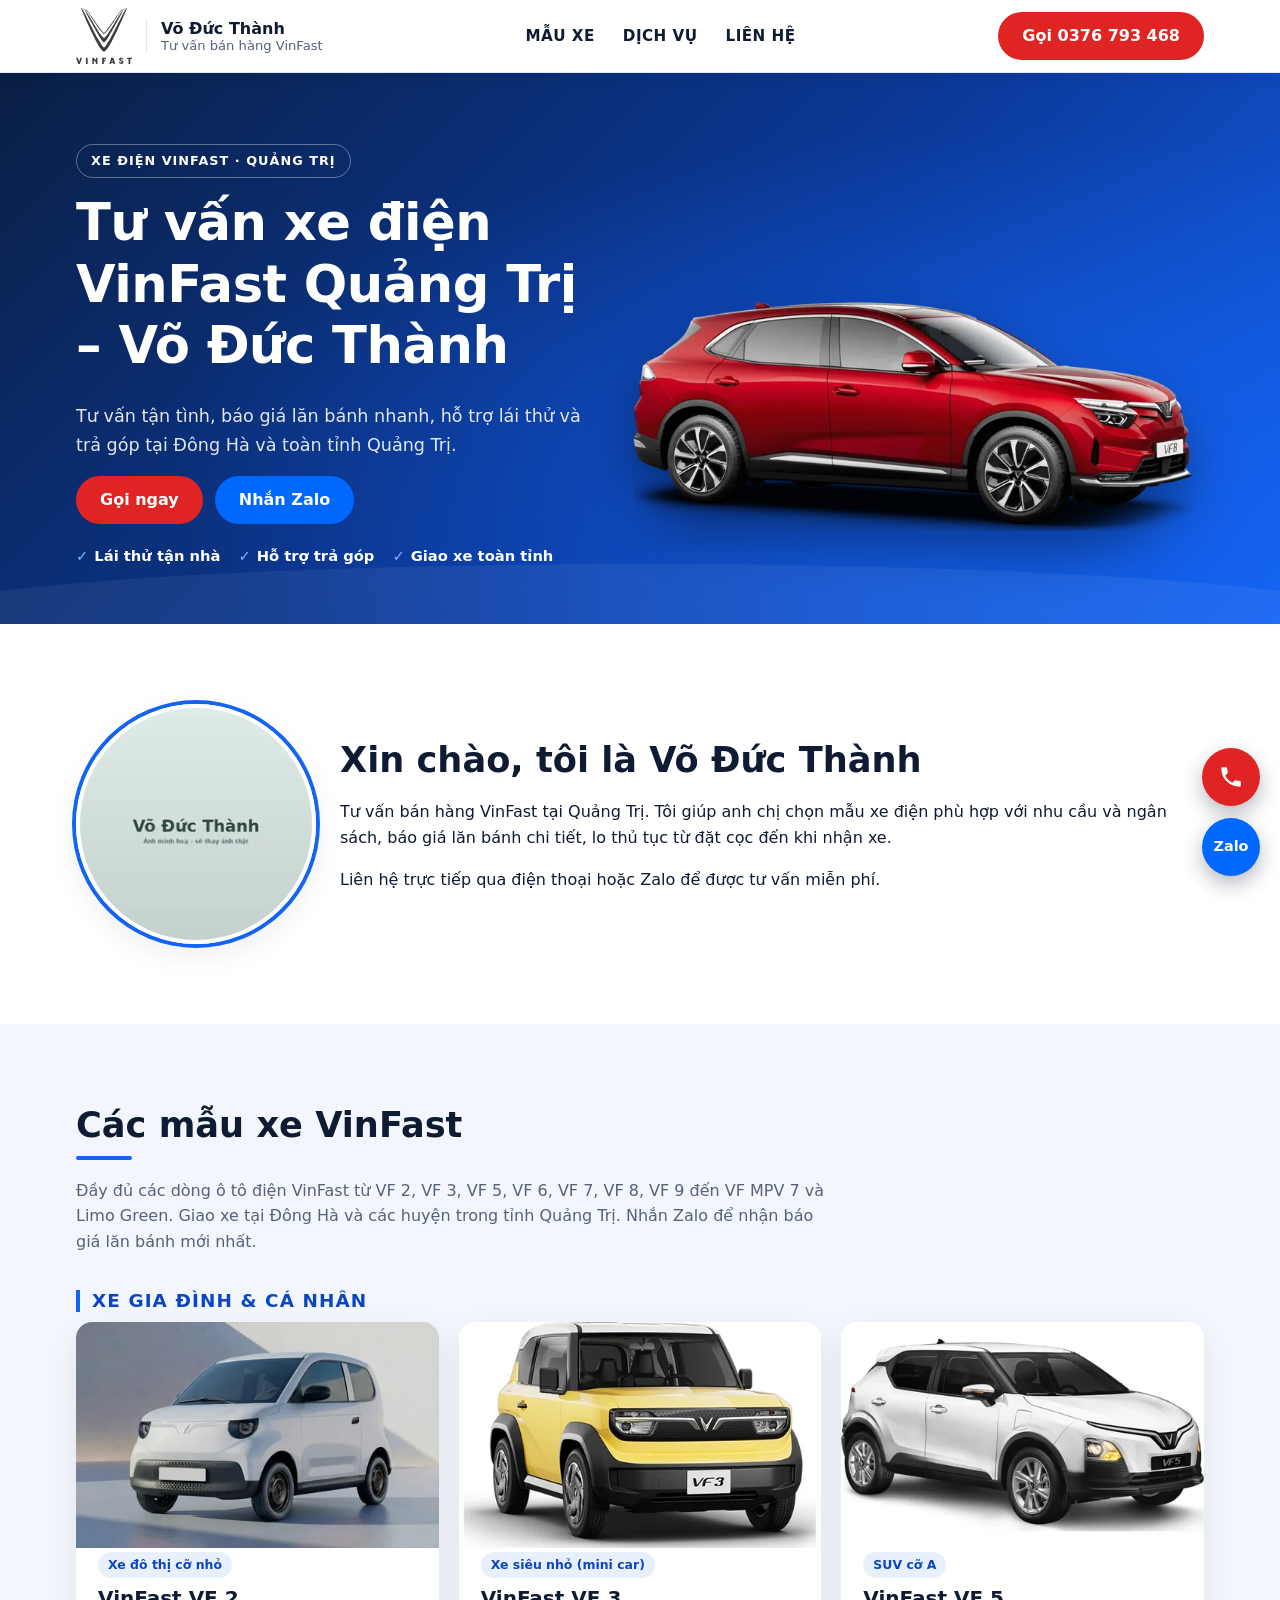
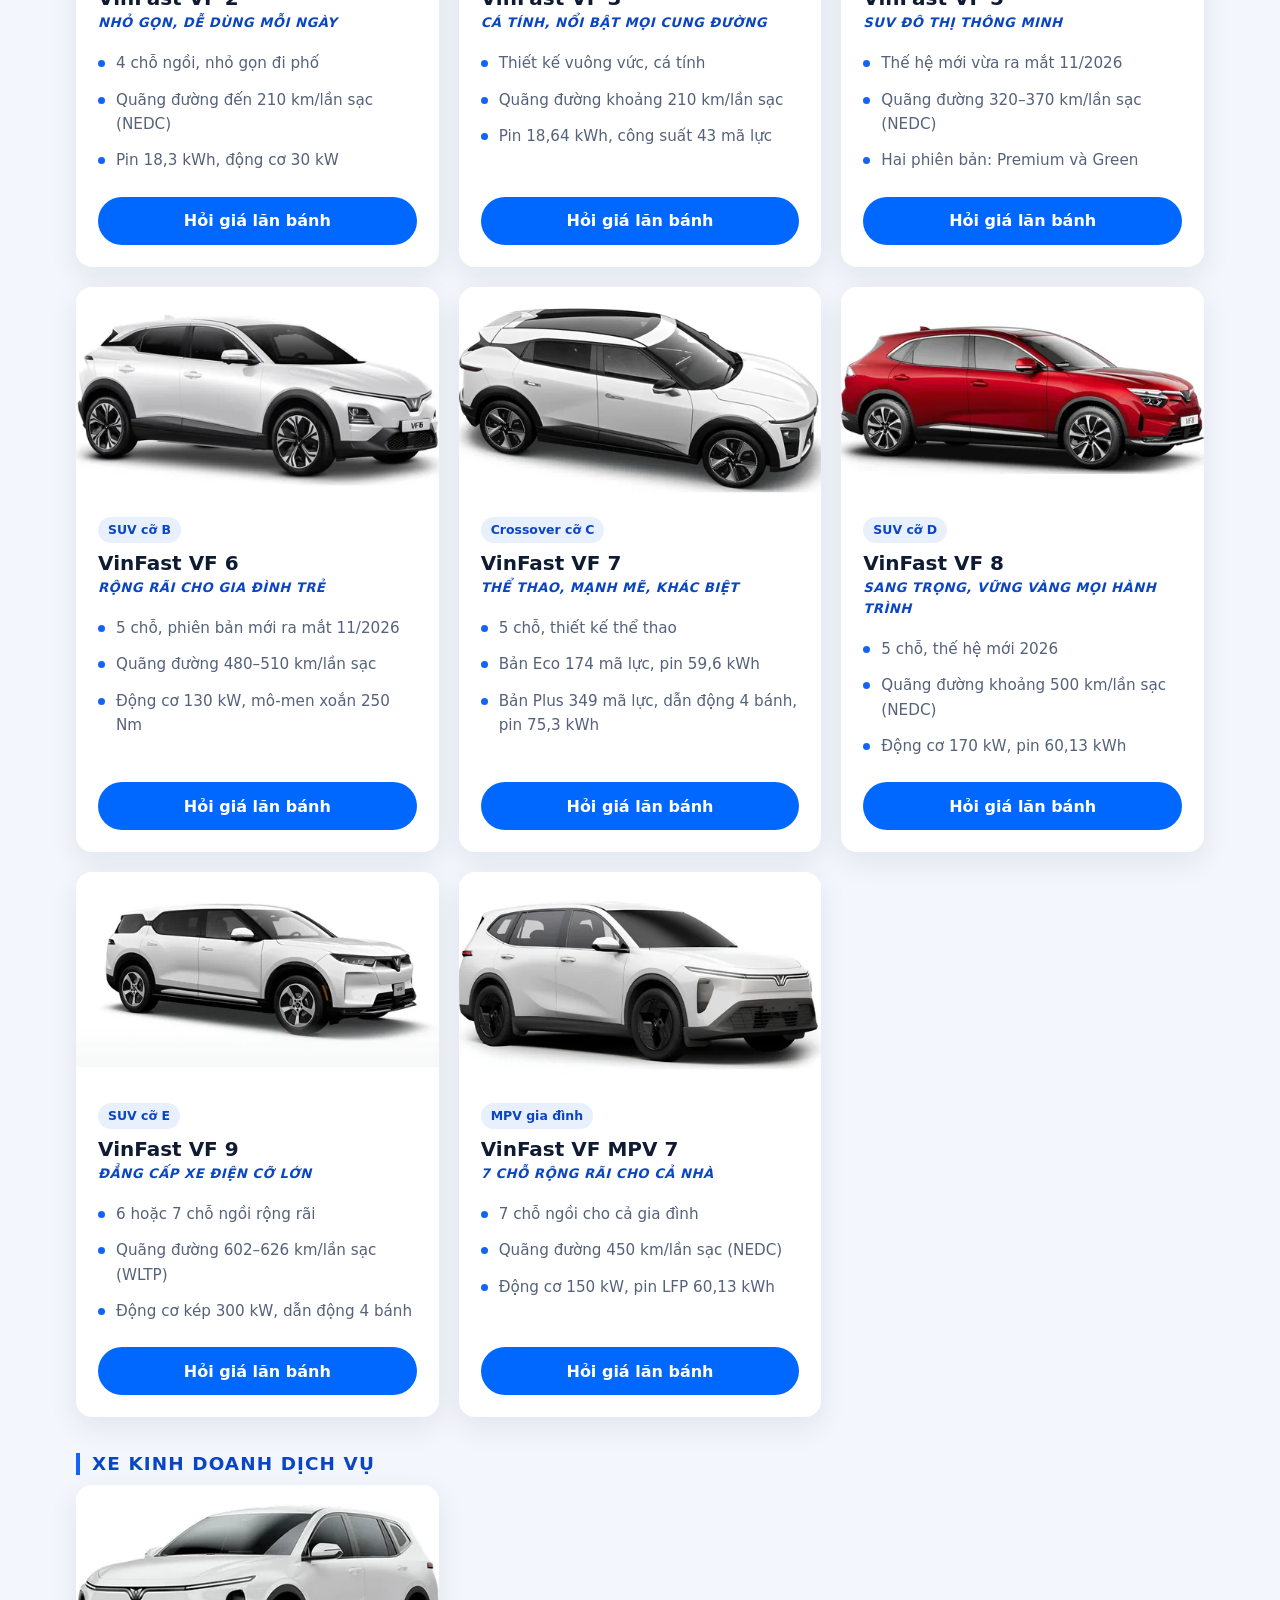
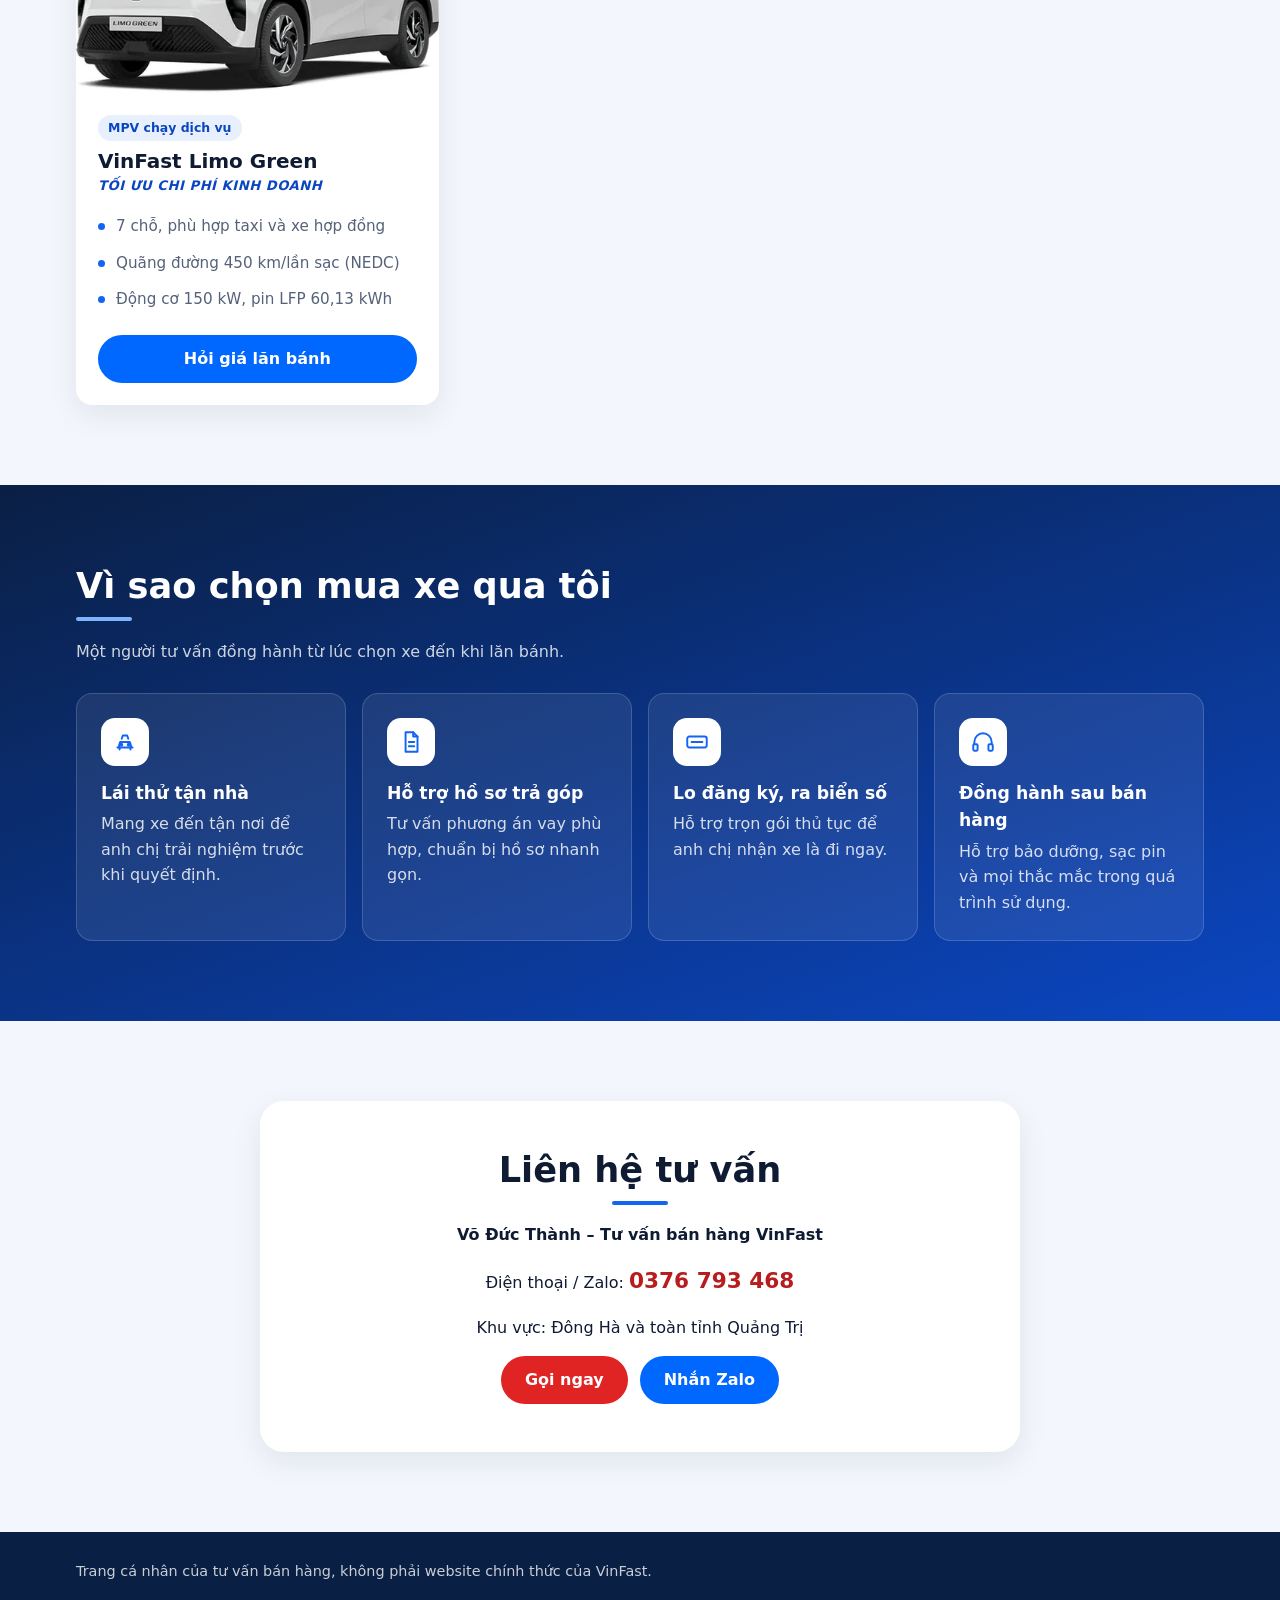
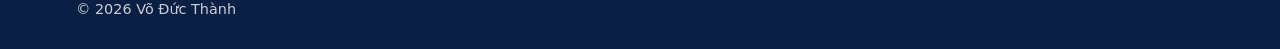
==== commit 3d602ca9: "chore: drop vinfastauto.com pointer from footer disclaimer Keep only the statement that this is a sa" ====
--- a/index.html
+++ b/index.html
@@ -251,7 +251,7 @@
 
   <footer class="site-footer">
     <div class="container">
-      <p>Trang cá nhân của tư vấn bán hàng, không phải website chính thức của VinFast. Thông tin chi tiết tại vinfastauto.com.</p>
+      <p>Trang cá nhân của tư vấn bán hàng, không phải website chính thức của VinFast.</p>
       <p>© 2026 Võ Đức Thành</p>
     </div>
   </footer>
